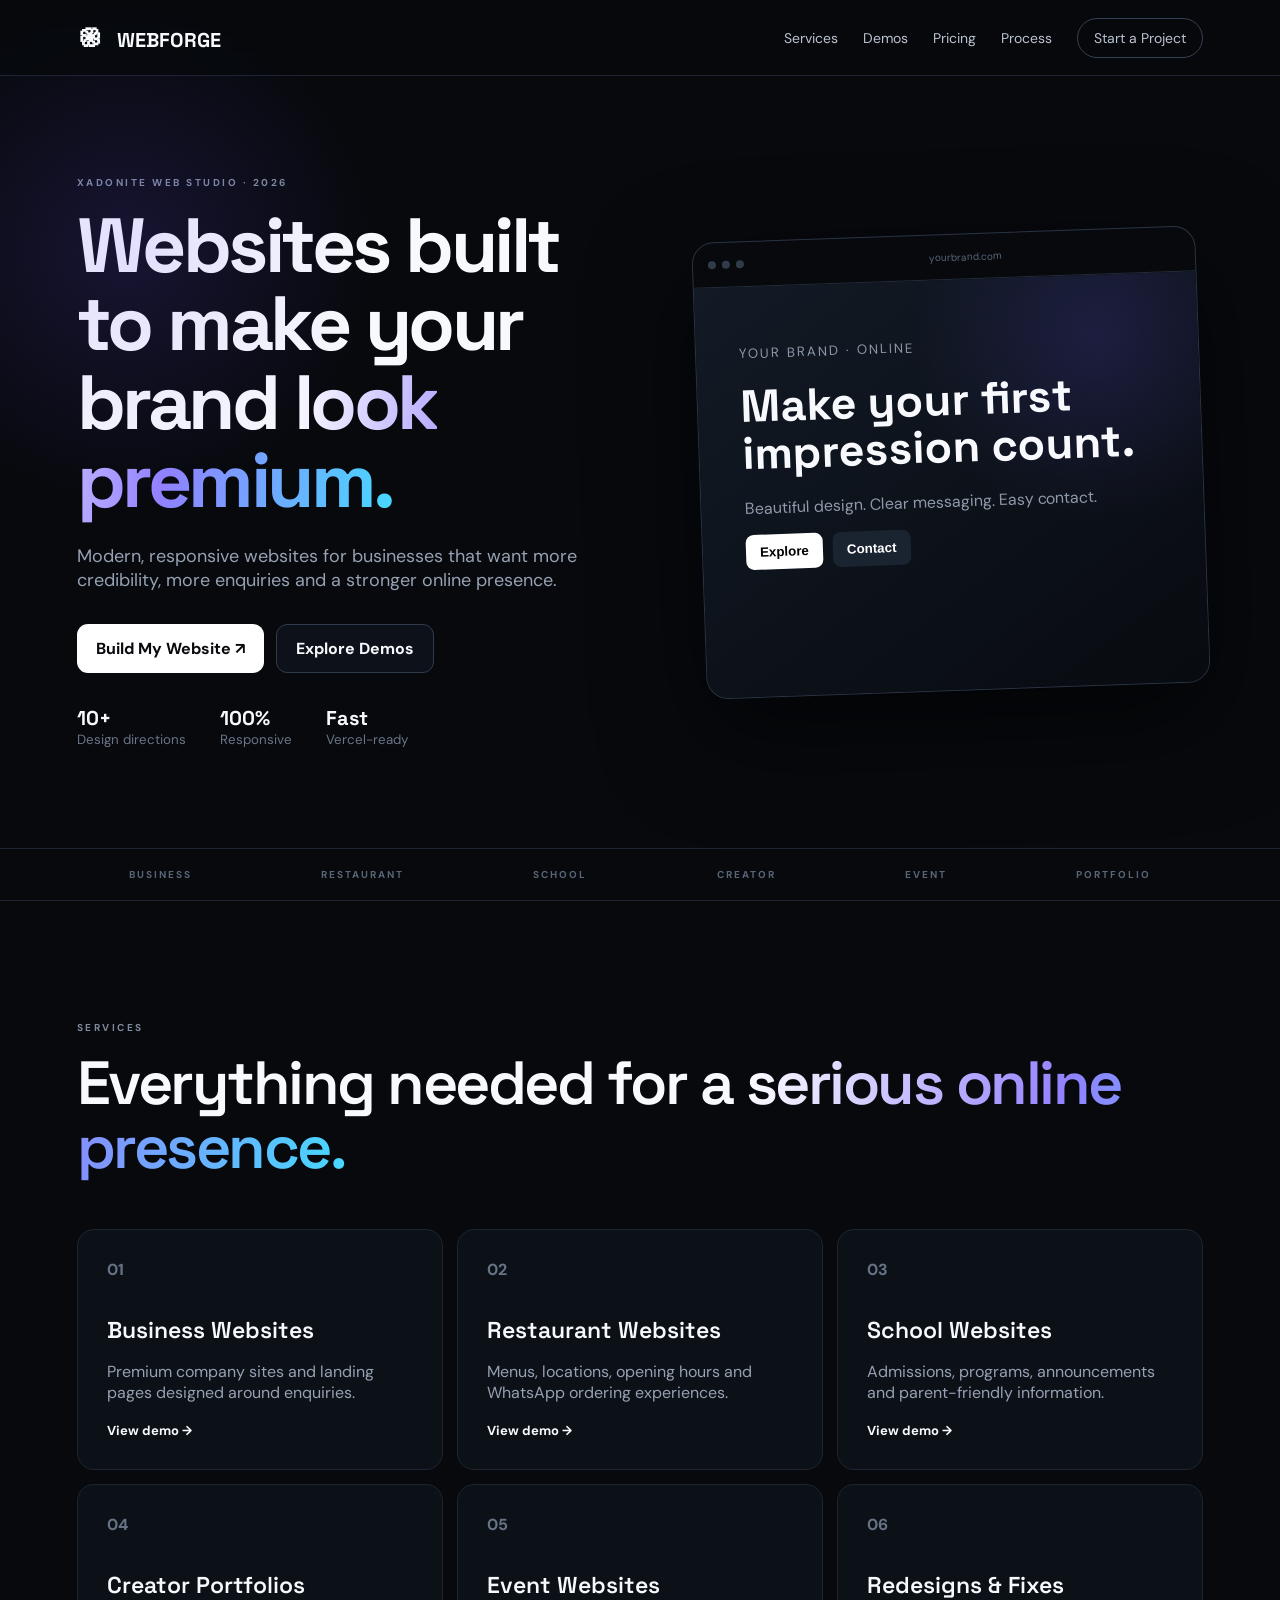
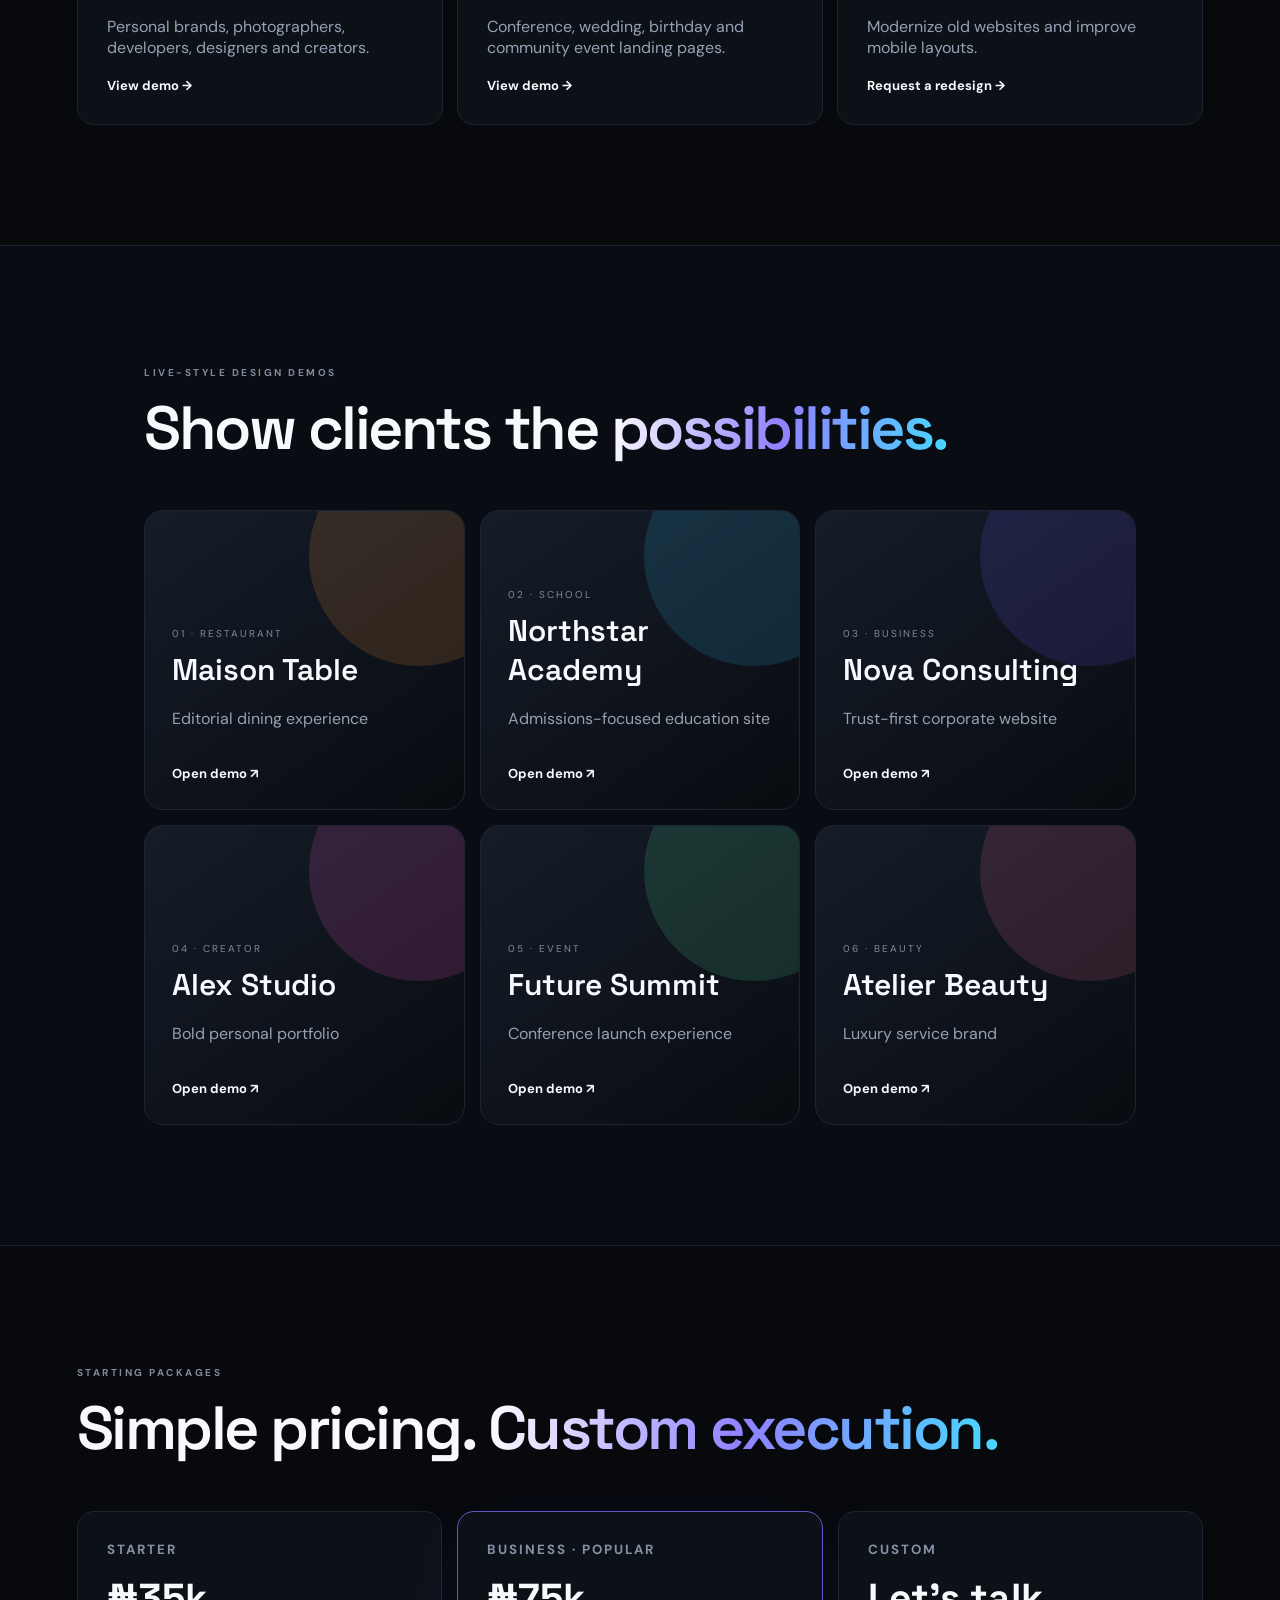
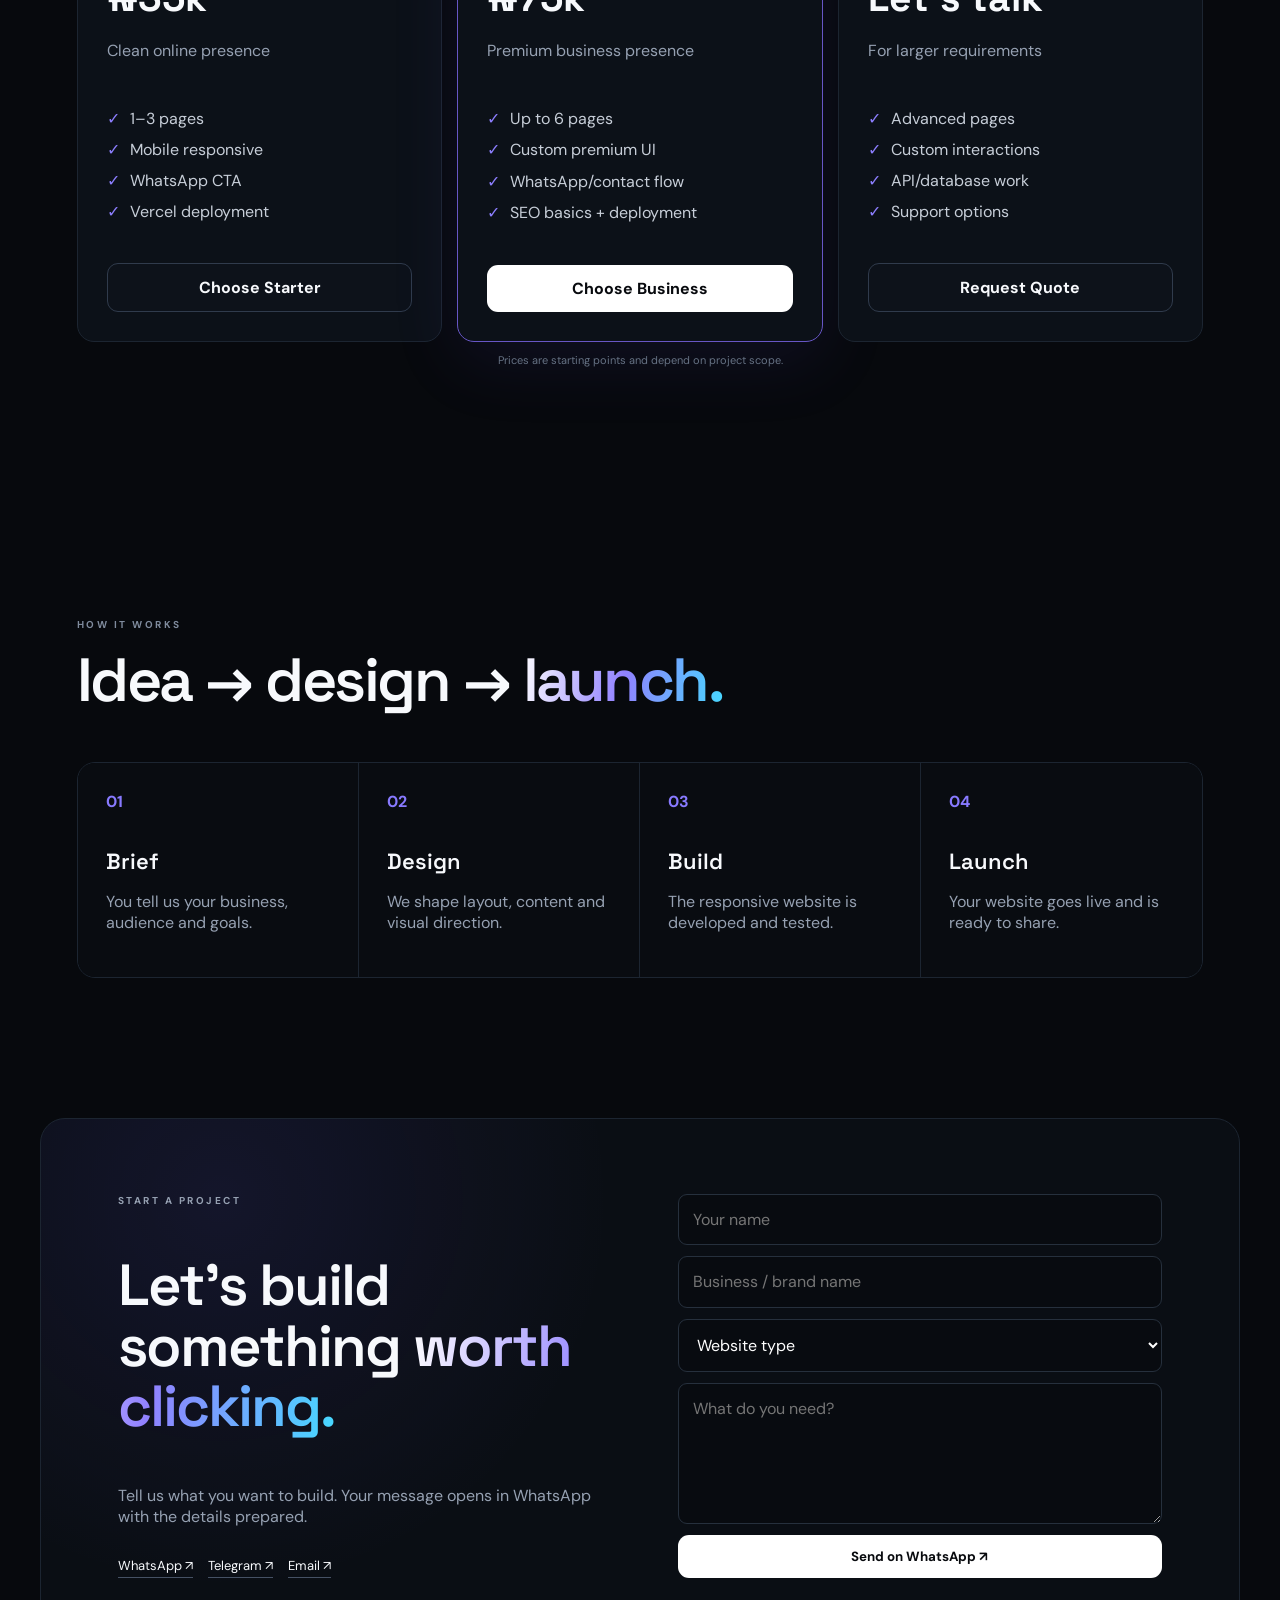
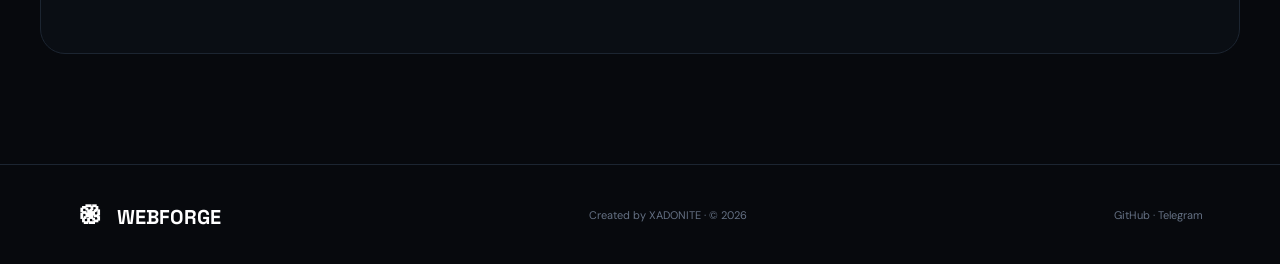
==== index.html @ df24e2cd "Upload index.html" ====
<!doctype html><html lang="en"><head>
<meta charset="utf-8"><meta name="viewport" content="width=device-width,initial-scale=1">
<meta name="description" content="WebForge by XADONITE — premium websites for businesses, restaurants, schools, creators and events.">
<title>֎ WebForge — Premium Web Design Studio</title><link rel="stylesheet" href="style.css"></head>
<body>
<header class="nav"><a class="brand" href="/"><b>֎</b> WEBFORGE</a><button class="menu">☰</button><nav>
<a href="#services">Services</a><a href="#demos">Demos</a><a href="#pricing">Pricing</a><a href="#process">Process</a><a href="#contact" class="pill">Start a Project</a></nav></header>
<main>
<section class="hero"><div class="orb"></div><div><p class="eyebrow">XADONITE WEB STUDIO · 2026</p><h1>Websites built to make your brand <span>look premium.</span></h1><p class="lead">Modern, responsive websites for businesses that want more credibility, more enquiries and a stronger online presence.</p><div class="actions"><a class="btn primary" href="#contact">Build My Website ↗</a><a class="btn" href="#demos">Explore Demos</a></div><div class="proof"><span><b>10+</b><small>Design directions</small></span><span><b>100%</b><small>Responsive</small></span><span><b>Fast</b><small>Vercel-ready</small></span></div></div>
<div class="device"><div class="bar"><i></i><i></i><i></i><span>yourbrand.com</span></div><div class="screen"><small>YOUR BRAND · ONLINE</small><h2>Make your first<br>impression count.</h2><p>Beautiful design. Clear messaging. Easy contact.</p><button>Explore</button> <button>Contact</button></div></div></section>
<section class="marquee"><span>BUSINESS</span><span>RESTAURANT</span><span>SCHOOL</span><span>CREATOR</span><span>EVENT</span><span>PORTFOLIO</span></section>
<section id="services" class="section"><p class="eyebrow">SERVICES</p><h2>Everything needed for a <span>serious online presence.</span></h2><div class="grid3">
<article><b>01</b><h3>Business Websites</h3><p>Premium company sites and landing pages designed around enquiries.</p><a href="/businessdesign">View demo →</a></article>
<article><b>02</b><h3>Restaurant Websites</h3><p>Menus, locations, opening hours and WhatsApp ordering experiences.</p><a href="/restaurantdesign">View demo →</a></article>
<article><b>03</b><h3>School Websites</h3><p>Admissions, programs, announcements and parent-friendly information.</p><a href="/schooldesign">View demo →</a></article>
<article><b>04</b><h3>Creator Portfolios</h3><p>Personal brands, photographers, developers, designers and creators.</p><a href="/creatordesign">View demo →</a></article>
<article><b>05</b><h3>Event Websites</h3><p>Conference, wedding, birthday and community event landing pages.</p><a href="/eventdesign">View demo →</a></article>
<article><b>06</b><h3>Redesigns & Fixes</h3><p>Modernize old websites and improve mobile layouts.</p><a href="#contact">Request a redesign →</a></article>
</div></section>
<section id="demos" class="section dark"><p class="eyebrow">LIVE-STYLE DESIGN DEMOS</p><h2>Show clients the <span>possibilities.</span></h2><div class="demoGrid">
<a class="demo restaurant" href="/restaurantdesign"><small>01 · RESTAURANT</small><h3>Maison Table</h3><p>Editorial dining experience</p><strong>Open demo ↗</strong></a>
<a class="demo school" href="/schooldesign"><small>02 · SCHOOL</small><h3>Northstar Academy</h3><p>Admissions-focused education site</p><strong>Open demo ↗</strong></a>
<a class="demo business" href="/businessdesign"><small>03 · BUSINESS</small><h3>Nova Consulting</h3><p>Trust-first corporate website</p><strong>Open demo ↗</strong></a>
<a class="demo creator" href="/creatordesign"><small>04 · CREATOR</small><h3>Alex Studio</h3><p>Bold personal portfolio</p><strong>Open demo ↗</strong></a>
<a class="demo event" href="/eventdesign"><small>05 · EVENT</small><h3>Future Summit</h3><p>Conference launch experience</p><strong>Open demo ↗</strong></a>
<a class="demo beauty" href="/beautydesign"><small>06 · BEAUTY</small><h3>Atelier Beauty</h3><p>Luxury service brand</p><strong>Open demo ↗</strong></a>
</div></section>
<section id="pricing" class="section"><p class="eyebrow">STARTING PACKAGES</p><h2>Simple pricing. <span>Custom execution.</span></h2><div class="prices">
<article><small>STARTER</small><h3>₦35k</h3><p>Clean online presence</p><ul><li>1–3 pages</li><li>Mobile responsive</li><li>WhatsApp CTA</li><li>Vercel deployment</li></ul><a class="btn" href="#contact">Choose Starter</a></article>
<article class="featured"><small>BUSINESS · POPULAR</small><h3>₦75k</h3><p>Premium business presence</p><ul><li>Up to 6 pages</li><li>Custom premium UI</li><li>WhatsApp/contact flow</li><li>SEO basics + deployment</li></ul><a class="btn primary" href="#contact">Choose Business</a></article>
<article><small>CUSTOM</small><h3>Let's talk</h3><p>For larger requirements</p><ul><li>Advanced pages</li><li>Custom interactions</li><li>API/database work</li><li>Support options</li></ul><a class="btn" href="#contact">Request Quote</a></article>
</div><p class="fine">Prices are starting points and depend on project scope.</p></section>
<section id="process" class="section"><p class="eyebrow">HOW IT WORKS</p><h2>Idea → design → <span>launch.</span></h2><div class="steps"><div><b>01</b><h3>Brief</h3><p>You tell us your business, audience and goals.</p></div><div><b>02</b><h3>Design</h3><p>We shape layout, content and visual direction.</p></div><div><b>03</b><h3>Build</h3><p>The responsive website is developed and tested.</p></div><div><b>04</b><h3>Launch</h3><p>Your website goes live and is ready to share.</p></div></div></section>
<section id="contact" class="contact"><div><p class="eyebrow">START A PROJECT</p><h2>Let's build something <span>worth clicking.</span></h2><p>Tell us what you want to build. Your message opens in WhatsApp with the details prepared.</p><div class="contactLinks"><a href="https://wa.me/2349123429926">WhatsApp ↗</a><a href="https://t.me/xadonite">Telegram ↗</a><a href="mailto:officialxadonai@gmail.com">Email ↗</a></div></div>
<form id="form"><input id="name" required placeholder="Your name"><input id="brandName" required placeholder="Business / brand name"><select id="type" required><option value="">Website type</option><option>Business</option><option>Restaurant</option><option>School</option><option>Creator / Portfolio</option><option>Event</option><option>Beauty / Luxury</option><option>Custom</option></select><textarea id="details" required placeholder="What do you need?"></textarea><button class="btn primary">Send on WhatsApp ↗</button></form></section></main>
<footer><a class="brand" href="/"><b>֎</b> WEBFORGE</a><span>Created by XADONITE · © 2026</span><span><a href="https://github.com/musteqeem">GitHub</a> · <a href="https://t.me/xadonite">Telegram</a></span></footer>
<script src="script.js"></script></body></html>
---- style.css ----
@import url('https://fonts.googleapis.com/css2?family=DM+Sans:wght@400;500;600;700&family=Space+Grotesk:wght@500;600;700&display=swap');
:root{--bg:#07090d;--panel:#0c1118;--line:#1c2531;--text:#f7f9fc;--muted:#96a1b2;--a:#806cff}*{box-sizing:border-box}html{scroll-behavior:smooth}body{margin:0;background:var(--bg);color:var(--text);font-family:"DM Sans",sans-serif}a{color:inherit;text-decoration:none}.nav{height:76px;position:sticky;top:0;z-index:30;background:#07090dcc;backdrop-filter:blur(18px);border-bottom:1px solid var(--line);display:flex;align-items:center;justify-content:space-between;padding:0 6%}.brand{font:700 20px "Space Grotesk"}.brand b{font-size:27px;margin-right:8px}.nav nav{display:flex;gap:25px;align-items:center;color:#bbc3cf;font-size:14px}.pill{border:1px solid #354052;padding:10px 16px;border-radius:99px}.menu{display:none;background:none;color:#fff;border:0;font-size:24px}.hero{max-width:1300px;margin:auto;min-height:700px;padding:100px 6%;display:grid;grid-template-columns:1.05fr .95fr;gap:65px;align-items:center;position:relative}.orb{position:absolute;width:550px;height:550px;left:-150px;top:-100px;background:radial-gradient(circle,#6b53ff28,transparent 65%)}.eyebrow{font-size:10px;letter-spacing:2.5px;color:#7f8b9d;font-weight:700;margin:0 0 17px}.hero h1{font:700 clamp(47px,6vw,78px)/1.02 "Space Grotesk";letter-spacing:-3.5px;margin:0 0 25px}.hero h1 span,h2 span{background:linear-gradient(100deg,#fff,#9181ff,#46d9ff);background-clip:text;-webkit-background-clip:text;color:transparent}.lead{font-size:18px;color:var(--muted);max-width:650px}.actions{display:flex;gap:12px;margin:32px 0;flex-wrap:wrap}.btn{display:inline-flex;justify-content:center;align-items:center;padding:13px 19px;border:1px solid #303b4c;border-radius:11px;background:#0d121a;font-weight:700;cursor:pointer;font-family:inherit}.primary{background:#fff;color:#080a0e;border:0}.proof{display:flex;gap:34px}.proof span{display:grid}.proof b{font:700 20px "Space Grotesk"}.proof small{color:#697587}.device{border:1px solid #293342;border-radius:22px;overflow:hidden;box-shadow:0 35px 100px #0009;transform:rotate(-2deg)}.bar{height:45px;border-bottom:1px solid #222c38;display:flex;align-items:center;gap:6px;padding:0 15px;color:#586579;font-size:10px}.bar i{width:8px;height:8px;background:#313b49;border-radius:50%}.bar span{margin:auto}.screen{min-height:410px;padding:55px 43px;background:radial-gradient(circle at 80% 15%,#6d58ff28,transparent 35%),linear-gradient(145deg,#121a25,#080b10)}.screen small{letter-spacing:2px;color:#8c98aa}.screen h2{font:700 45px/1.05 "Space Grotesk";margin:20px 0}.screen p{color:#8e99aa}.screen button{border:0;padding:10px 14px;border-radius:8px;margin-right:6px;background:#fff;font-weight:700}.screen button+button{background:#1a2330;color:#fff}.marquee{border-block:1px solid var(--line);display:flex;justify-content:space-around;padding:19px 5%;color:#596677;font-size:10px;letter-spacing:2px;font-weight:700}.section{max-width:1300px;margin:auto;padding:120px 6%}.section h2{font:600 clamp(38px,5vw,61px)/1.05 "Space Grotesk";letter-spacing:-2.5px;margin:0 0 50px}.grid3{display:grid;grid-template-columns:repeat(3,1fr);gap:14px}.grid3 article,.prices article{background:var(--panel);border:1px solid var(--line);border-radius:17px;padding:29px}.grid3 article:hover{border-color:#354153;transform:translateY(-3px);transition:.2s}.grid3 b{color:#677386}.grid3 h3{font:600 23px "Space Grotesk";margin:35px 0 9px}.grid3 p,.demo p,.prices p,.steps p,.contact>div>p{color:var(--muted)}.grid3 a,.demo strong{font-size:13px;font-weight:700}.dark{max-width:none;background:#090c12;border-block:1px solid var(--line)}.dark>h2,.dark>.eyebrow{max-width:1300px;margin-left:auto;margin-right:auto;padding-left:6%;padding-right:6%}.demoGrid{max-width:1300px;margin:auto;padding:0 6%;display:grid;grid-template-columns:repeat(3,1fr);gap:15px}.demo{min-height:300px;border:1px solid var(--line);border-radius:19px;padding:27px;display:flex;flex-direction:column;justify-content:flex-end;overflow:hidden;position:relative;background:linear-gradient(145deg,#151d29,#090b10)}.demo:before{content:"";position:absolute;width:220px;height:220px;border-radius:50%;right:-65px;top:-65px;background:#725dff25}.demo.restaurant:before{background:#ff9f3825}.demo.school:before{background:#32c2ff24}.demo.creator:before{background:#ff5ccf25}.demo.event:before{background:#54e59b24}.demo.beauty:before{background:#ff6f9e24}.demo>*{position:relative}.demo small{letter-spacing:2px;color:#7e8a9c;font-size:10px}.demo h3{font:600 30px "Space Grotesk";margin:10px 0 3px}.demo strong{margin-top:20px}.prices{display:grid;grid-template-columns:repeat(3,1fr);gap:15px}.prices article{display:flex;flex-direction:column}.prices article.featured{border-color:#6756c5;box-shadow:0 20px 70px #5c46c51c}.prices small{letter-spacing:2px;color:#8591a4;font-weight:700}.prices h3{font:700 39px "Space Grotesk";margin:15px 0 2px}.prices ul{list-style:none;padding:15px 0 25px;display:grid;gap:10px;flex:1;color:#c7ced8}.prices li:before{content:"✓";color:#8d7fff;margin-right:10px}.fine{text-align:center;color:#667284;font-size:11px}.steps{display:grid;grid-template-columns:repeat(4,1fr);border:1px solid var(--line);border-radius:18px;overflow:hidden}.steps div{padding:28px;background:#090c11;border-right:1px solid var(--line)}.steps div:last-child{border:0}.steps b{color:#887aff}.steps h3{font:600 22px "Space Grotesk";margin:35px 0 5px}.contact{max-width:1200px;margin:20px auto 110px;padding:75px 6%;border:1px solid var(--line);border-radius:25px;background:radial-gradient(circle at 15% 15%,#7058ff19,transparent 35%),#0a0e14;display:grid;grid-template-columns:1fr 1fr;gap:75px}.contact h2{font:600 clamp(38px,5vw,58px)/1.05 "Space Grotesk";letter-spacing:-2px}.contactLinks{display:flex;gap:15px;flex-wrap:wrap;margin-top:30px}.contactLinks a{border-bottom:1px solid #455164;padding-bottom:3px;font-size:13px}.contact form{display:grid;gap:11px}.contact input,.contact select,.contact textarea{width:100%;padding:14px;background:#080b10;border:1px solid #26303d;border-radius:9px;color:#fff;font:inherit}.contact textarea{min-height:140px;resize:vertical}footer{border-top:1px solid var(--line);padding:32px 6%;display:flex;justify-content:space-between;align-items:center;color:#657184;font-size:11px}footer .brand{color:#fff}@media(max-width:850px){.nav nav{display:none}.menu{display:block}.nav.open nav{display:flex;position:absolute;top:76px;left:0;right:0;background:#080b10;padding:20px 6%;flex-direction:column;align-items:stretch}.hero{grid-template-columns:1fr;padding-top:65px}.device{display:none}.grid3,.demoGrid,.prices{grid-template-columns:1fr}.steps{grid-template-columns:1fr 1fr}.contact{grid-template-columns:1fr;margin-inline:4%;padding:50px 5%}.marquee{overflow:hidden;white-space:nowrap}.proof{flex-wrap:wrap}}@media(max-width:520px){.hero h1{font-size:44px}.section{padding:85px 5%}.hero{padding-inline:5%}.steps{grid-template-columns:1fr}.steps div{border-right:0;border-bottom:1px solid var(--line)}footer{flex-direction:column;gap:12px;text-align:center}}
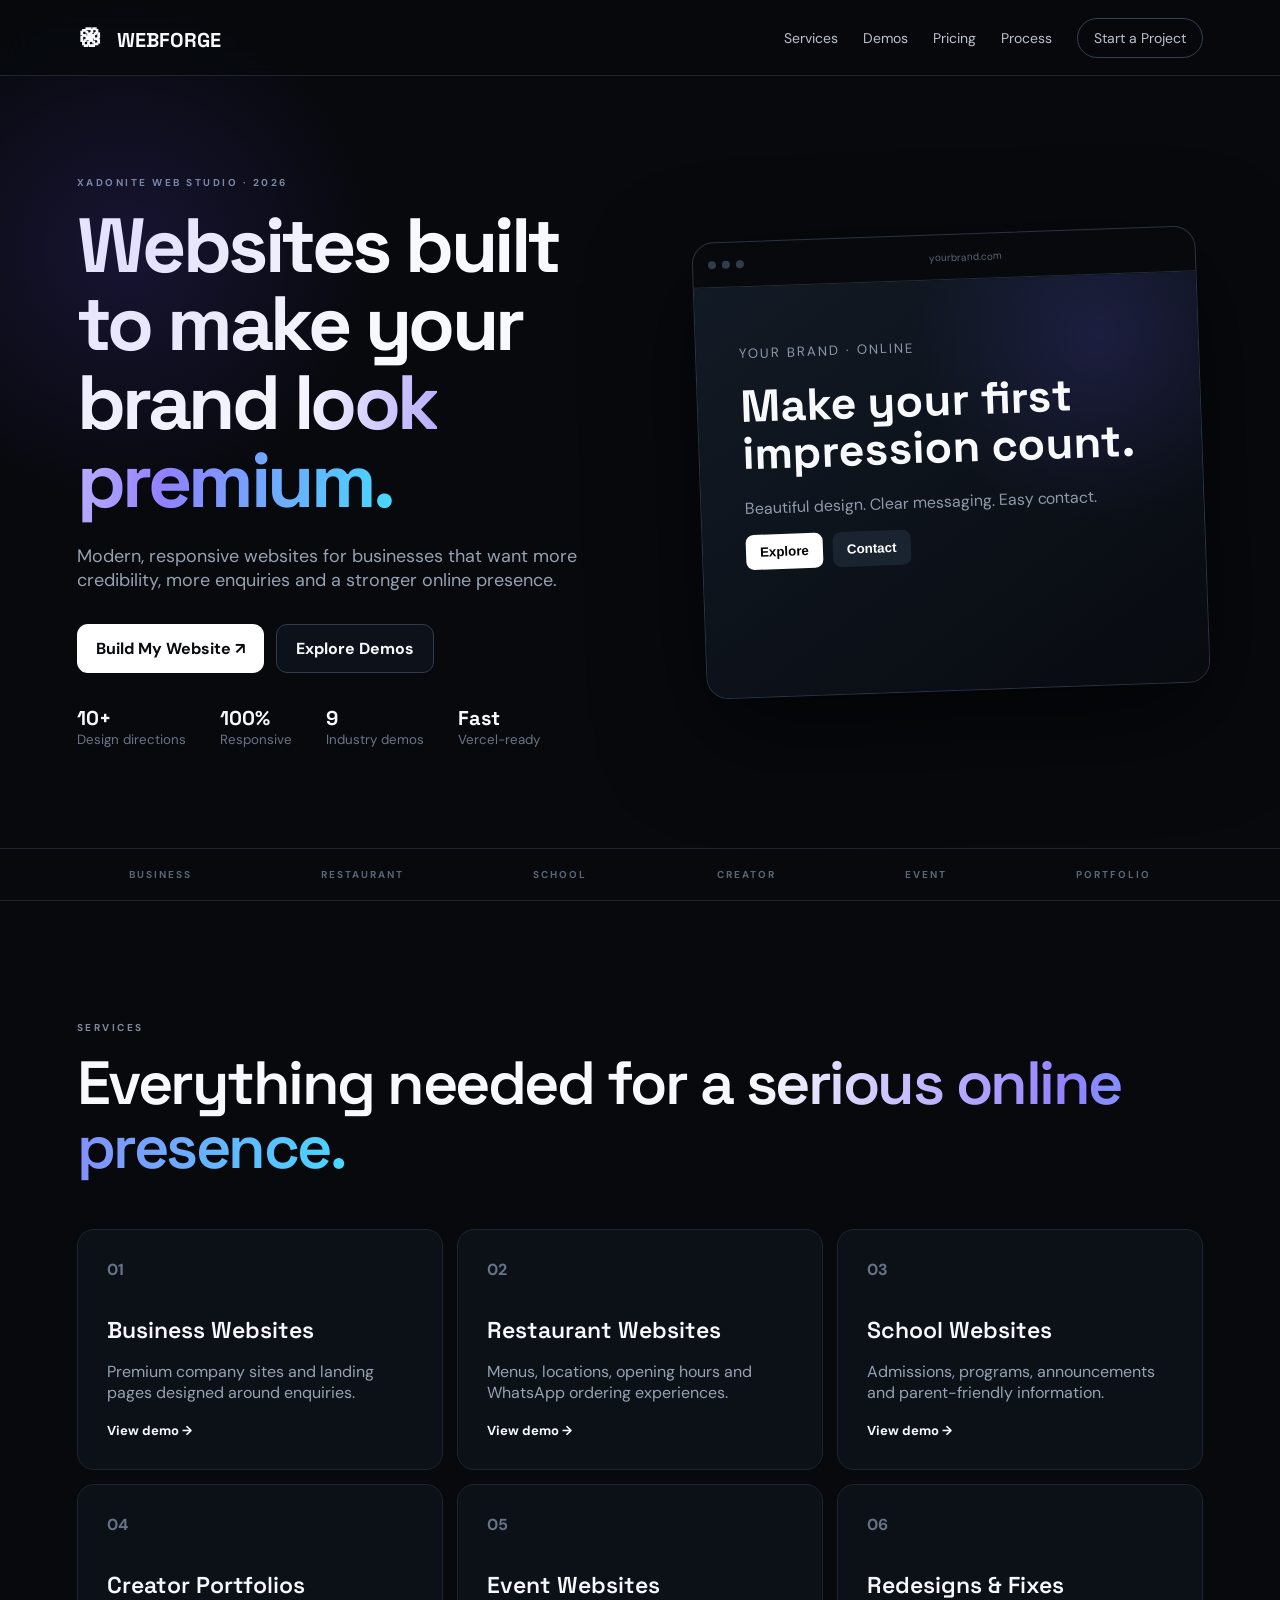
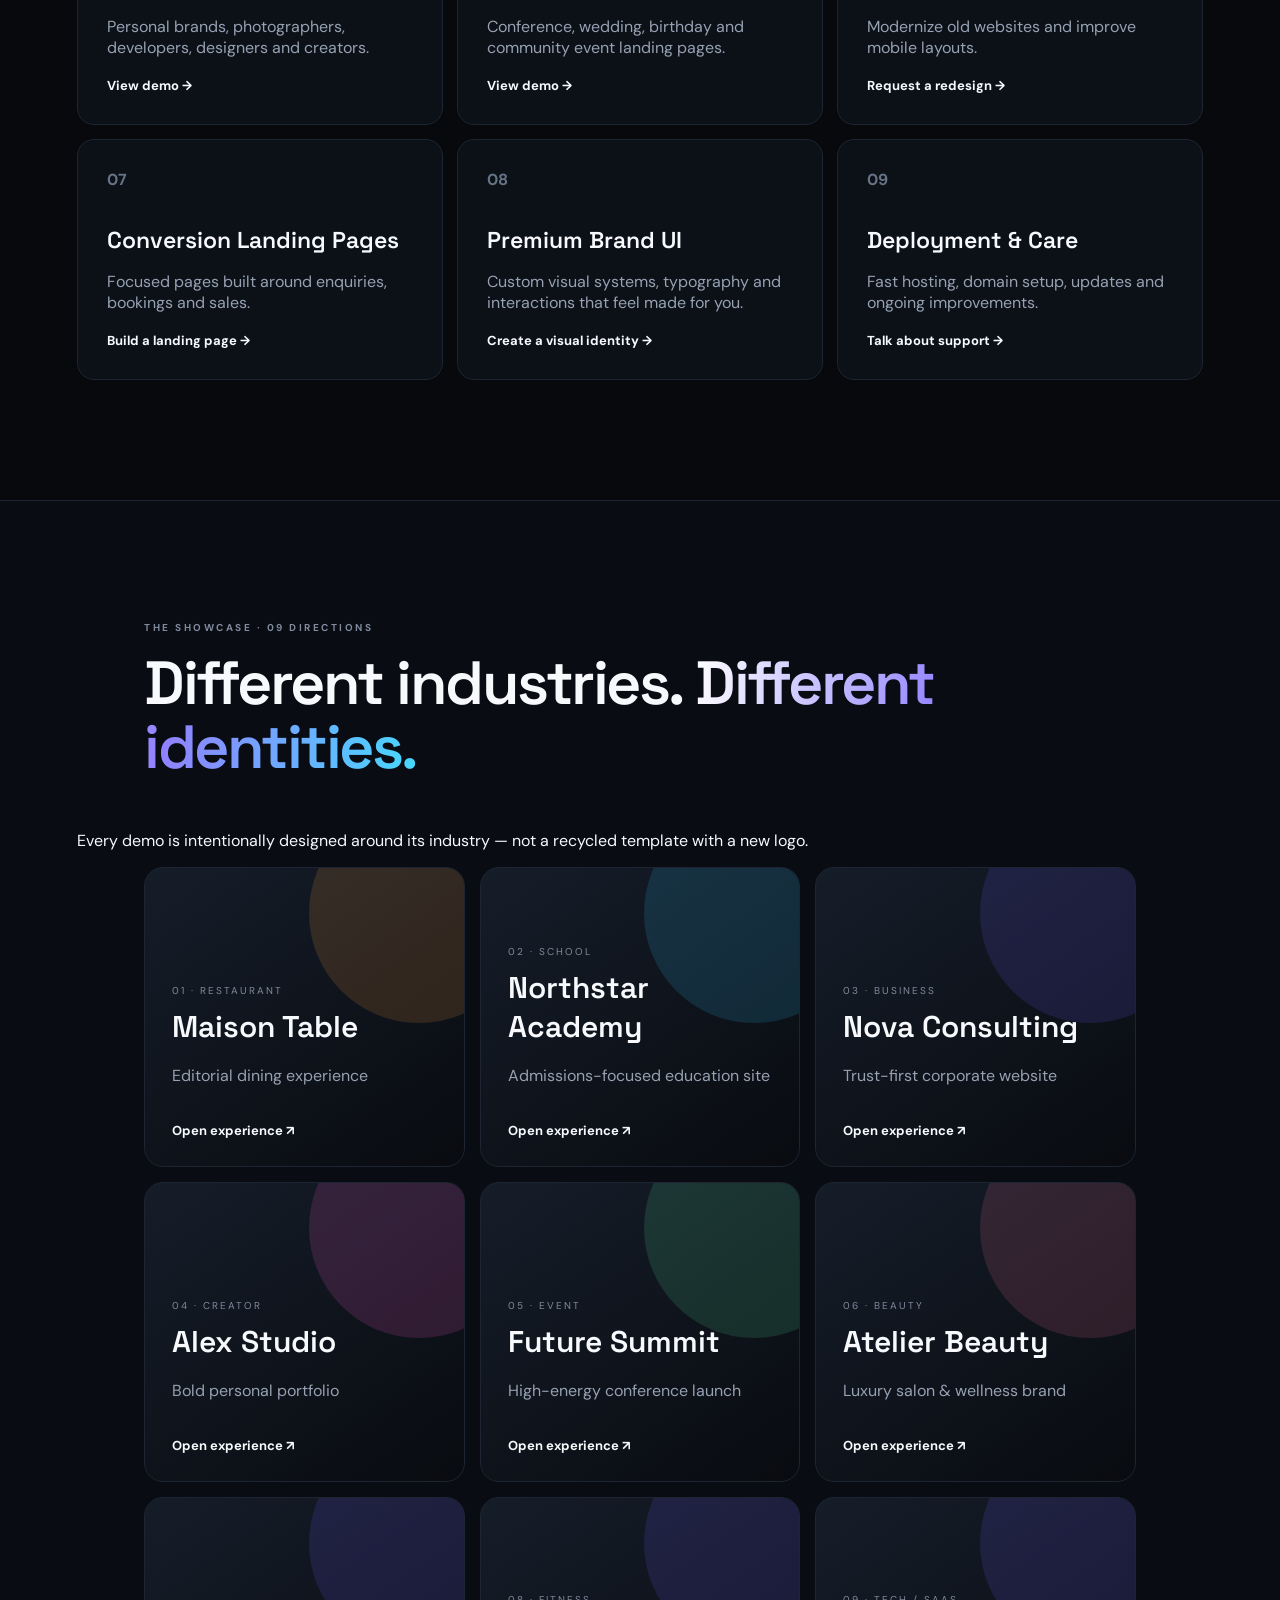
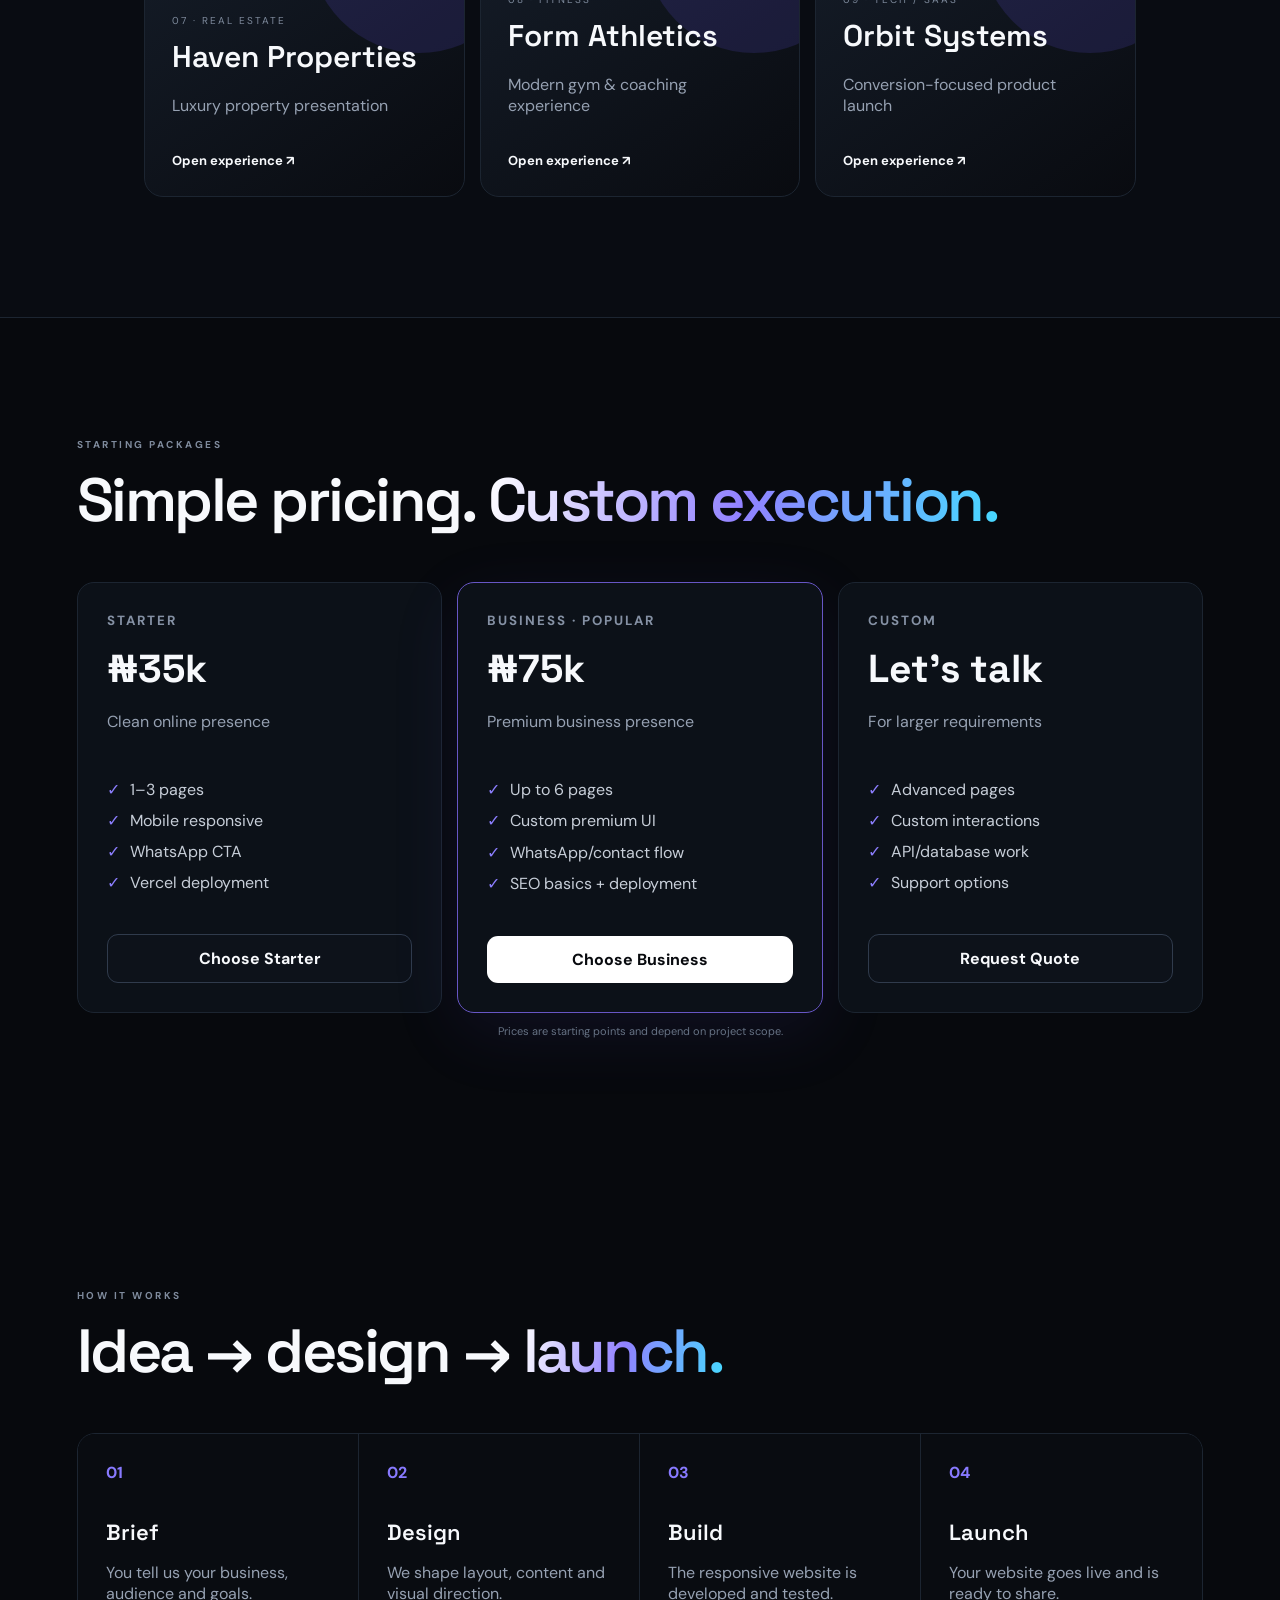
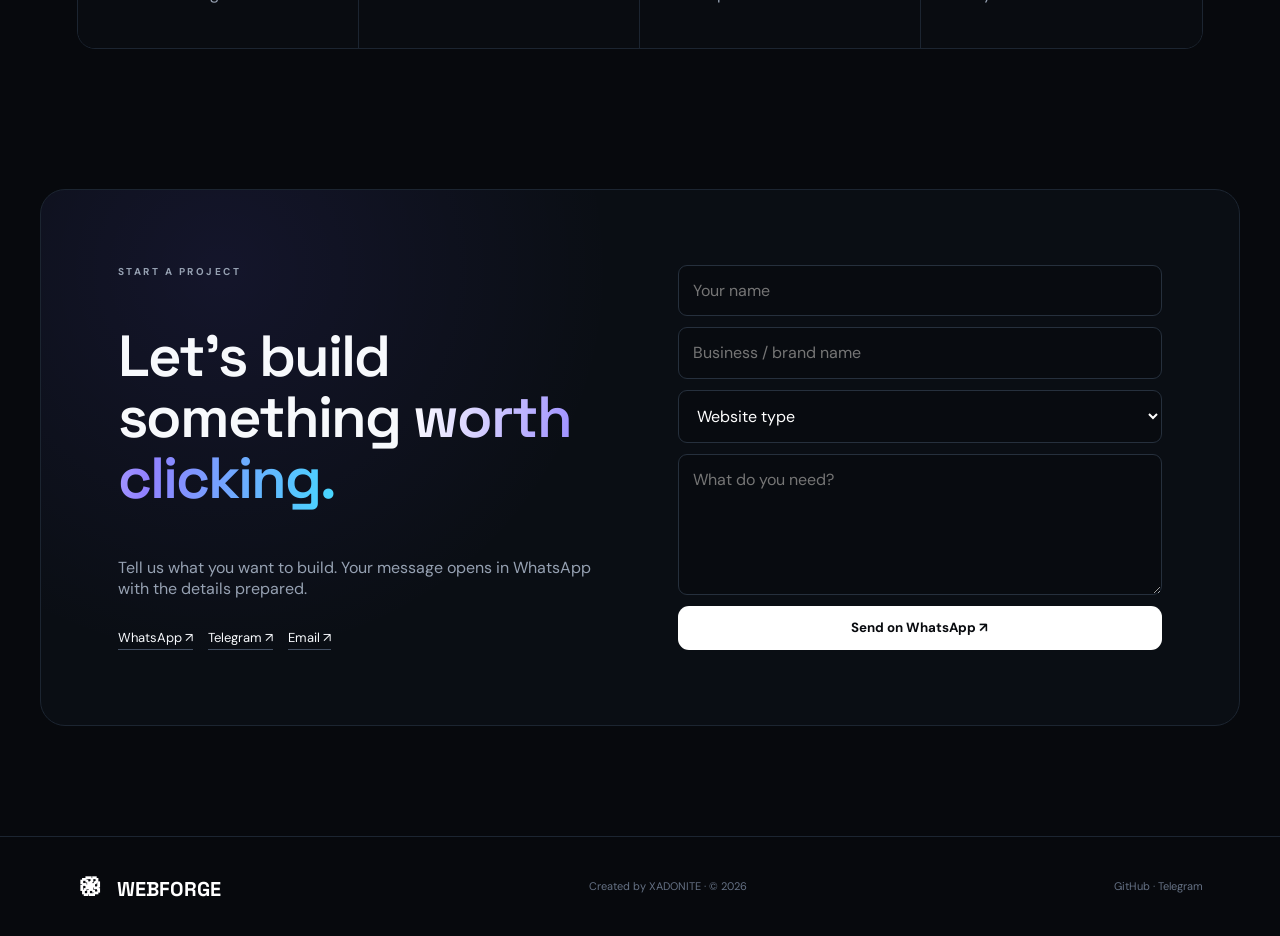
==== commit c0584e76: "Upload index.html" ====
--- a/index.html
+++ b/index.html
@@ -6,7 +6,7 @@
 <header class="nav"><a class="brand" href="/"><b>֎</b> WEBFORGE</a><button class="menu">☰</button><nav>
 <a href="#services">Services</a><a href="#demos">Demos</a><a href="#pricing">Pricing</a><a href="#process">Process</a><a href="#contact" class="pill">Start a Project</a></nav></header>
 <main>
-<section class="hero"><div class="orb"></div><div><p class="eyebrow">XADONITE WEB STUDIO · 2026</p><h1>Websites built to make your brand <span>look premium.</span></h1><p class="lead">Modern, responsive websites for businesses that want more credibility, more enquiries and a stronger online presence.</p><div class="actions"><a class="btn primary" href="#contact">Build My Website ↗</a><a class="btn" href="#demos">Explore Demos</a></div><div class="proof"><span><b>10+</b><small>Design directions</small></span><span><b>100%</b><small>Responsive</small></span><span><b>Fast</b><small>Vercel-ready</small></span></div></div>
+<section class="hero"><div class="orb"></div><div><p class="eyebrow">XADONITE WEB STUDIO · 2026</p><h1>Websites built to make your brand <span>look premium.</span></h1><p class="lead">Modern, responsive websites for businesses that want more credibility, more enquiries and a stronger online presence.</p><div class="actions"><a class="btn primary" href="#contact">Build My Website ↗</a><a class="btn" href="#demos">Explore Demos</a></div><div class="proof"><span><b>10+</b><small>Design directions</small></span><span><b>100%</b><small>Responsive</small></span><span><b>9</b><small>Industry demos</small></span><span><b>Fast</b><small>Vercel-ready</small></span></div></div>
 <div class="device"><div class="bar"><i></i><i></i><i></i><span>yourbrand.com</span></div><div class="screen"><small>YOUR BRAND · ONLINE</small><h2>Make your first<br>impression count.</h2><p>Beautiful design. Clear messaging. Easy contact.</p><button>Explore</button> <button>Contact</button></div></div></section>
 <section class="marquee"><span>BUSINESS</span><span>RESTAURANT</span><span>SCHOOL</span><span>CREATOR</span><span>EVENT</span><span>PORTFOLIO</span></section>
 <section id="services" class="section"><p class="eyebrow">SERVICES</p><h2>Everything needed for a <span>serious online presence.</span></h2><div class="grid3">
@@ -15,15 +15,22 @@
 <article><b>03</b><h3>School Websites</h3><p>Admissions, programs, announcements and parent-friendly information.</p><a href="/schooldesign">View demo →</a></article>
 <article><b>04</b><h3>Creator Portfolios</h3><p>Personal brands, photographers, developers, designers and creators.</p><a href="/creatordesign">View demo →</a></article>
 <article><b>05</b><h3>Event Websites</h3><p>Conference, wedding, birthday and community event landing pages.</p><a href="/eventdesign">View demo →</a></article>
-<article><b>06</b><h3>Redesigns & Fixes</h3><p>Modernize old websites and improve mobile layouts.</p><a href="#contact">Request a redesign →</a></article>
+<article><b>06</b><h3>Redesigns & Fixes</h3><p>Modernize old websites and improve mobile layouts.</p><a href="#contact">Request a redesign →</a></article><article><b>07</b><h3>Conversion Landing Pages</h3><p>Focused pages built around enquiries, bookings and sales.</p><a href="#contact">Build a landing page →</a></article><article><b>08</b><h3>Premium Brand UI</h3><p>Custom visual systems, typography and interactions that feel made for you.</p><a href="#contact">Create a visual identity →</a></article><article><b>09</b><h3>Deployment & Care</h3><p>Fast hosting, domain setup, updates and ongoing improvements.</p><a href="#contact">Talk about support →</a></article>
 </div></section>
-<section id="demos" class="section dark"><p class="eyebrow">LIVE-STYLE DESIGN DEMOS</p><h2>Show clients the <span>possibilities.</span></h2><div class="demoGrid">
-<a class="demo restaurant" href="/restaurantdesign"><small>01 · RESTAURANT</small><h3>Maison Table</h3><p>Editorial dining experience</p><strong>Open demo ↗</strong></a>
-<a class="demo school" href="/schooldesign"><small>02 · SCHOOL</small><h3>Northstar Academy</h3><p>Admissions-focused education site</p><strong>Open demo ↗</strong></a>
-<a class="demo business" href="/businessdesign"><small>03 · BUSINESS</small><h3>Nova Consulting</h3><p>Trust-first corporate website</p><strong>Open demo ↗</strong></a>
-<a class="demo creator" href="/creatordesign"><small>04 · CREATOR</small><h3>Alex Studio</h3><p>Bold personal portfolio</p><strong>Open demo ↗</strong></a>
-<a class="demo event" href="/eventdesign"><small>05 · EVENT</small><h3>Future Summit</h3><p>Conference launch experience</p><strong>Open demo ↗</strong></a>
-<a class="demo beauty" href="/beautydesign"><small>06 · BEAUTY</small><h3>Atelier Beauty</h3><p>Luxury service brand</p><strong>Open demo ↗</strong></a>
+<section id="demos" class="section dark showcase">
+<p class="eyebrow">THE SHOWCASE · 09 DIRECTIONS</p>
+<h2>Different industries. <span>Different identities.</span></h2>
+<p class="showcaseIntro">Every demo is intentionally designed around its industry — not a recycled template with a new logo.</p>
+<div class="demoGrid">
+<a class="demo restaurant" href="/restaurantdesign"><small>01 · RESTAURANT</small><h3>Maison Table</h3><p>Editorial dining experience</p><strong>Open experience ↗</strong></a>
+<a class="demo school" href="/schooldesign"><small>02 · SCHOOL</small><h3>Northstar Academy</h3><p>Admissions-focused education site</p><strong>Open experience ↗</strong></a>
+<a class="demo business" href="/businessdesign"><small>03 · BUSINESS</small><h3>Nova Consulting</h3><p>Trust-first corporate website</p><strong>Open experience ↗</strong></a>
+<a class="demo creator" href="/creatordesign"><small>04 · CREATOR</small><h3>Alex Studio</h3><p>Bold personal portfolio</p><strong>Open experience ↗</strong></a>
+<a class="demo event" href="/eventdesign"><small>05 · EVENT</small><h3>Future Summit</h3><p>High-energy conference launch</p><strong>Open experience ↗</strong></a>
+<a class="demo beauty" href="/beautydesign"><small>06 · BEAUTY</small><h3>Atelier Beauty</h3><p>Luxury salon & wellness brand</p><strong>Open experience ↗</strong></a>
+<a class="demo realestate" href="/realestatedesign"><small>07 · REAL ESTATE</small><h3>Haven Properties</h3><p>Luxury property presentation</p><strong>Open experience ↗</strong></a>
+<a class="demo fitness" href="/fitnessdesign"><small>08 · FITNESS</small><h3>Form Athletics</h3><p>Modern gym & coaching experience</p><strong>Open experience ↗</strong></a>
+<a class="demo tech" href="/techdesign"><small>09 · TECH / SAAS</small><h3>Orbit Systems</h3><p>Conversion-focused product launch</p><strong>Open experience ↗</strong></a>
 </div></section>
 <section id="pricing" class="section"><p class="eyebrow">STARTING PACKAGES</p><h2>Simple pricing. <span>Custom execution.</span></h2><div class="prices">
 <article><small>STARTER</small><h3>₦35k</h3><p>Clean online presence</p><ul><li>1–3 pages</li><li>Mobile responsive</li><li>WhatsApp CTA</li><li>Vercel deployment</li></ul><a class="btn" href="#contact">Choose Starter</a></article>
@@ -32,6 +39,6 @@
 </div><p class="fine">Prices are starting points and depend on project scope.</p></section>
 <section id="process" class="section"><p class="eyebrow">HOW IT WORKS</p><h2>Idea → design → <span>launch.</span></h2><div class="steps"><div><b>01</b><h3>Brief</h3><p>You tell us your business, audience and goals.</p></div><div><b>02</b><h3>Design</h3><p>We shape layout, content and visual direction.</p></div><div><b>03</b><h3>Build</h3><p>The responsive website is developed and tested.</p></div><div><b>04</b><h3>Launch</h3><p>Your website goes live and is ready to share.</p></div></div></section>
 <section id="contact" class="contact"><div><p class="eyebrow">START A PROJECT</p><h2>Let's build something <span>worth clicking.</span></h2><p>Tell us what you want to build. Your message opens in WhatsApp with the details prepared.</p><div class="contactLinks"><a href="https://wa.me/2349123429926">WhatsApp ↗</a><a href="https://t.me/xadonite">Telegram ↗</a><a href="mailto:officialxadonai@gmail.com">Email ↗</a></div></div>
-<form id="form"><input id="name" required placeholder="Your name"><input id="brandName" required placeholder="Business / brand name"><select id="type" required><option value="">Website type</option><option>Business</option><option>Restaurant</option><option>School</option><option>Creator / Portfolio</option><option>Event</option><option>Beauty / Luxury</option><option>Custom</option></select><textarea id="details" required placeholder="What do you need?"></textarea><button class="btn primary">Send on WhatsApp ↗</button></form></section></main>
+<form id="form"><input id="name" required placeholder="Your name"><input id="brandName" required placeholder="Business / brand name"><select id="type" required><option value="">Website type</option><option>Business</option><option>Restaurant</option><option>School</option><option>Creator / Portfolio</option><option>Event</option><option>Beauty / Luxury</option><option>Real Estate</option><option>Fitness / Gym</option><option>Tech / SaaS</option><option>Custom</option></select><textarea id="details" required placeholder="What do you need?"></textarea><button class="btn primary">Send on WhatsApp ↗</button></form></section></main>
 <footer><a class="brand" href="/"><b>֎</b> WEBFORGE</a><span>Created by XADONITE · © 2026</span><span><a href="https://github.com/musteqeem">GitHub</a> · <a href="https://t.me/xadonite">Telegram</a></span></footer>
 <script src="script.js"></script></body></html>
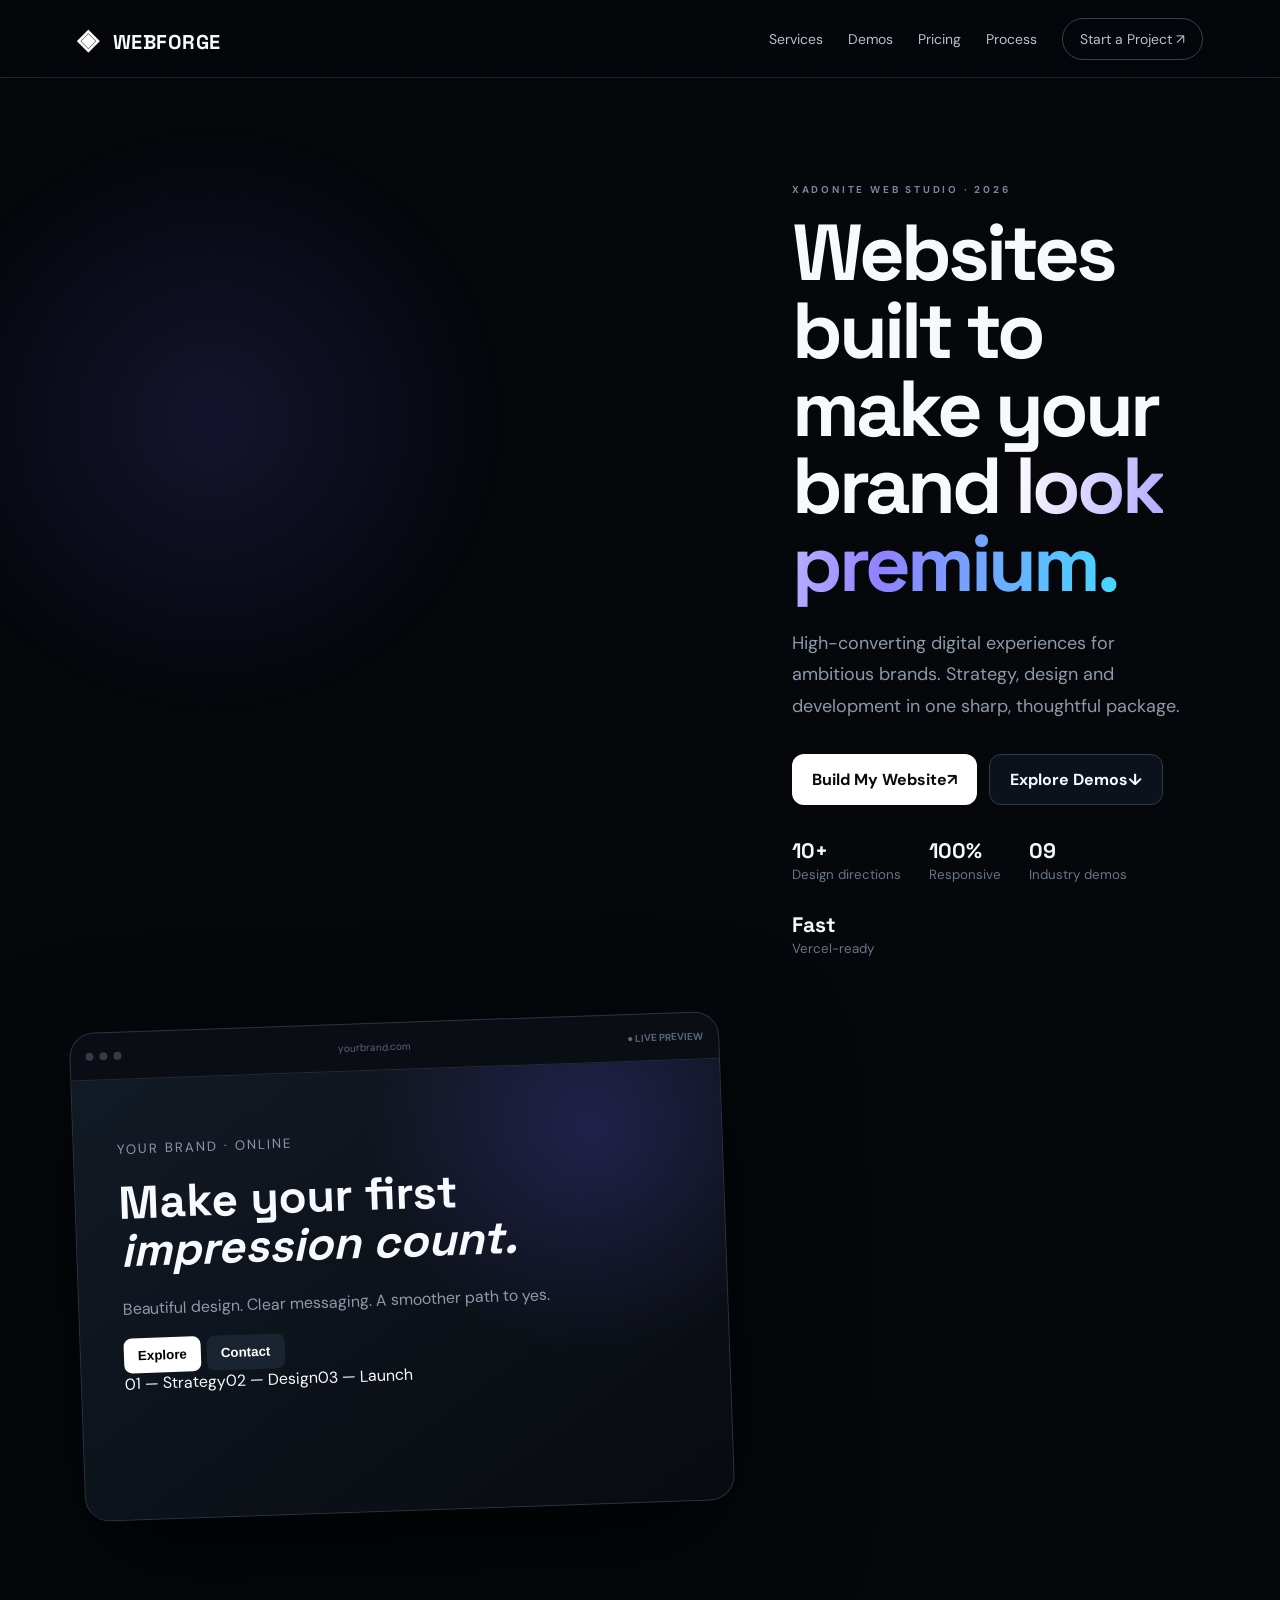
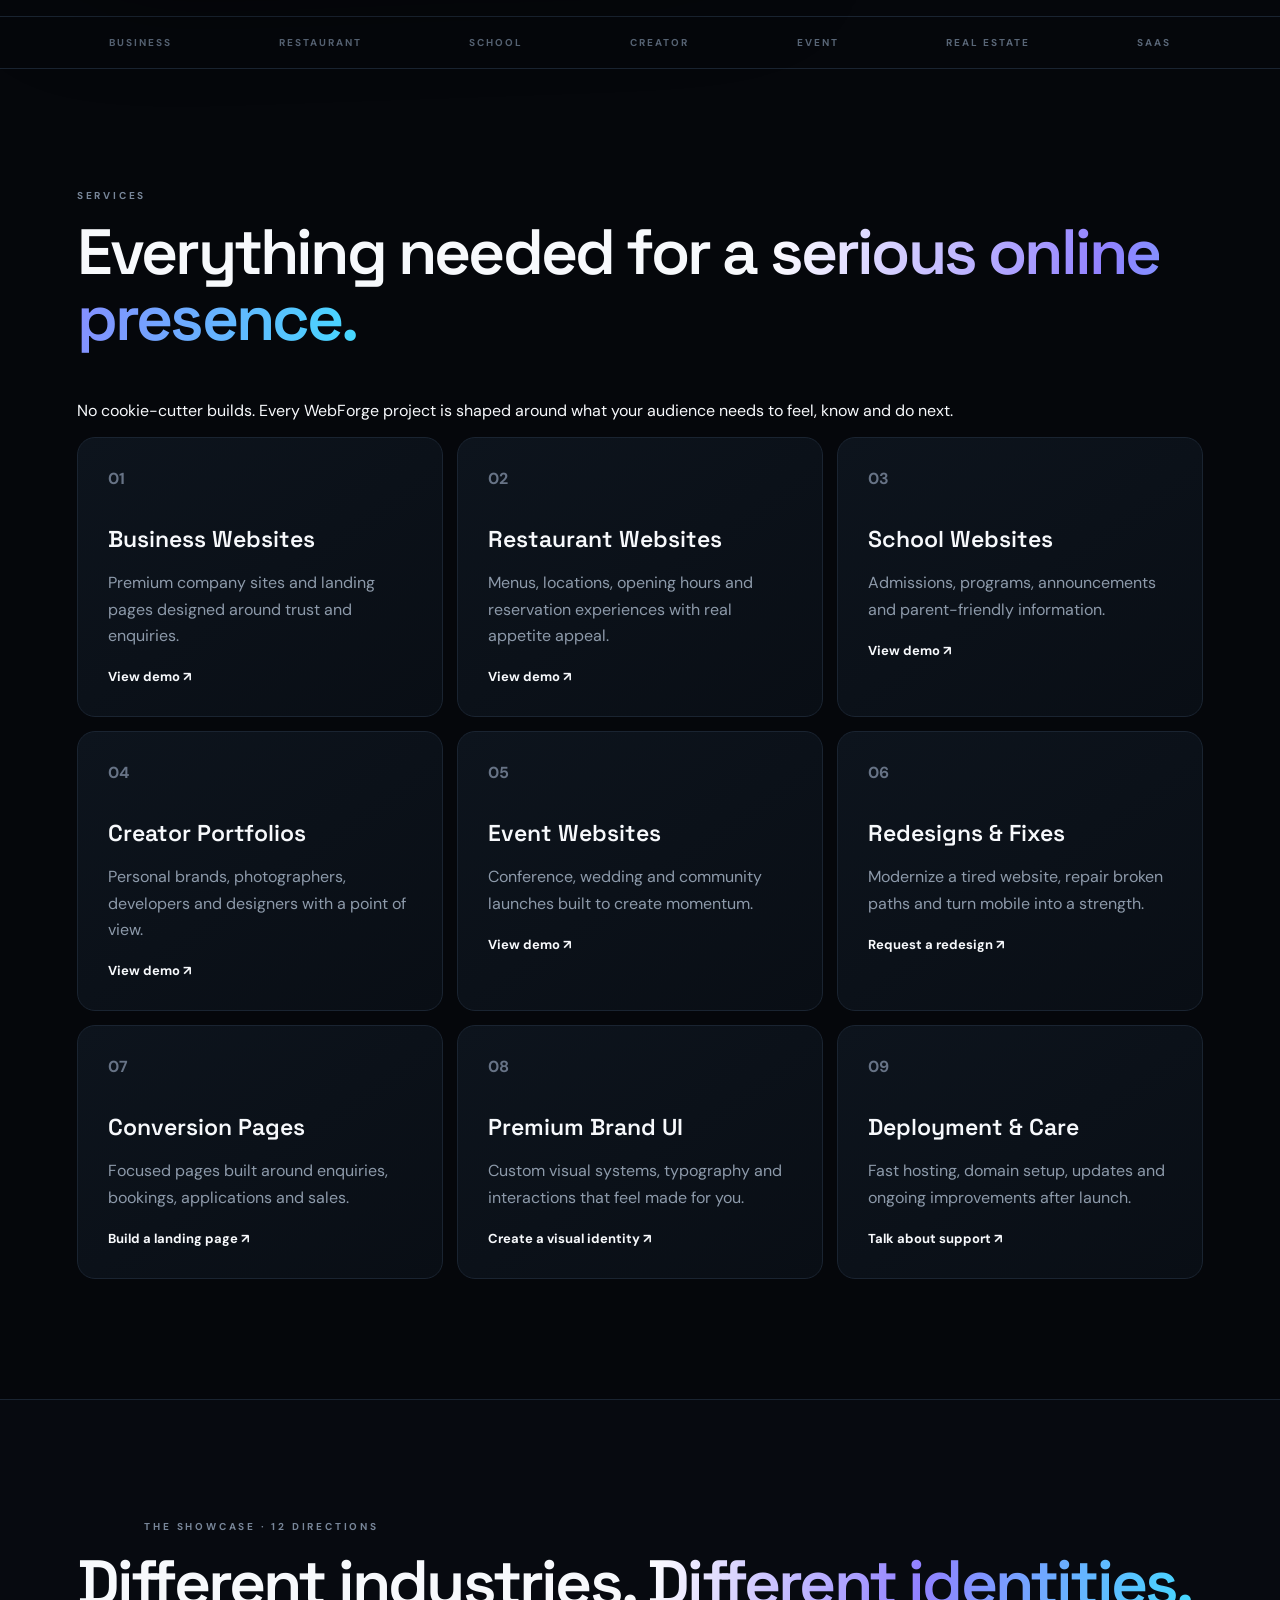
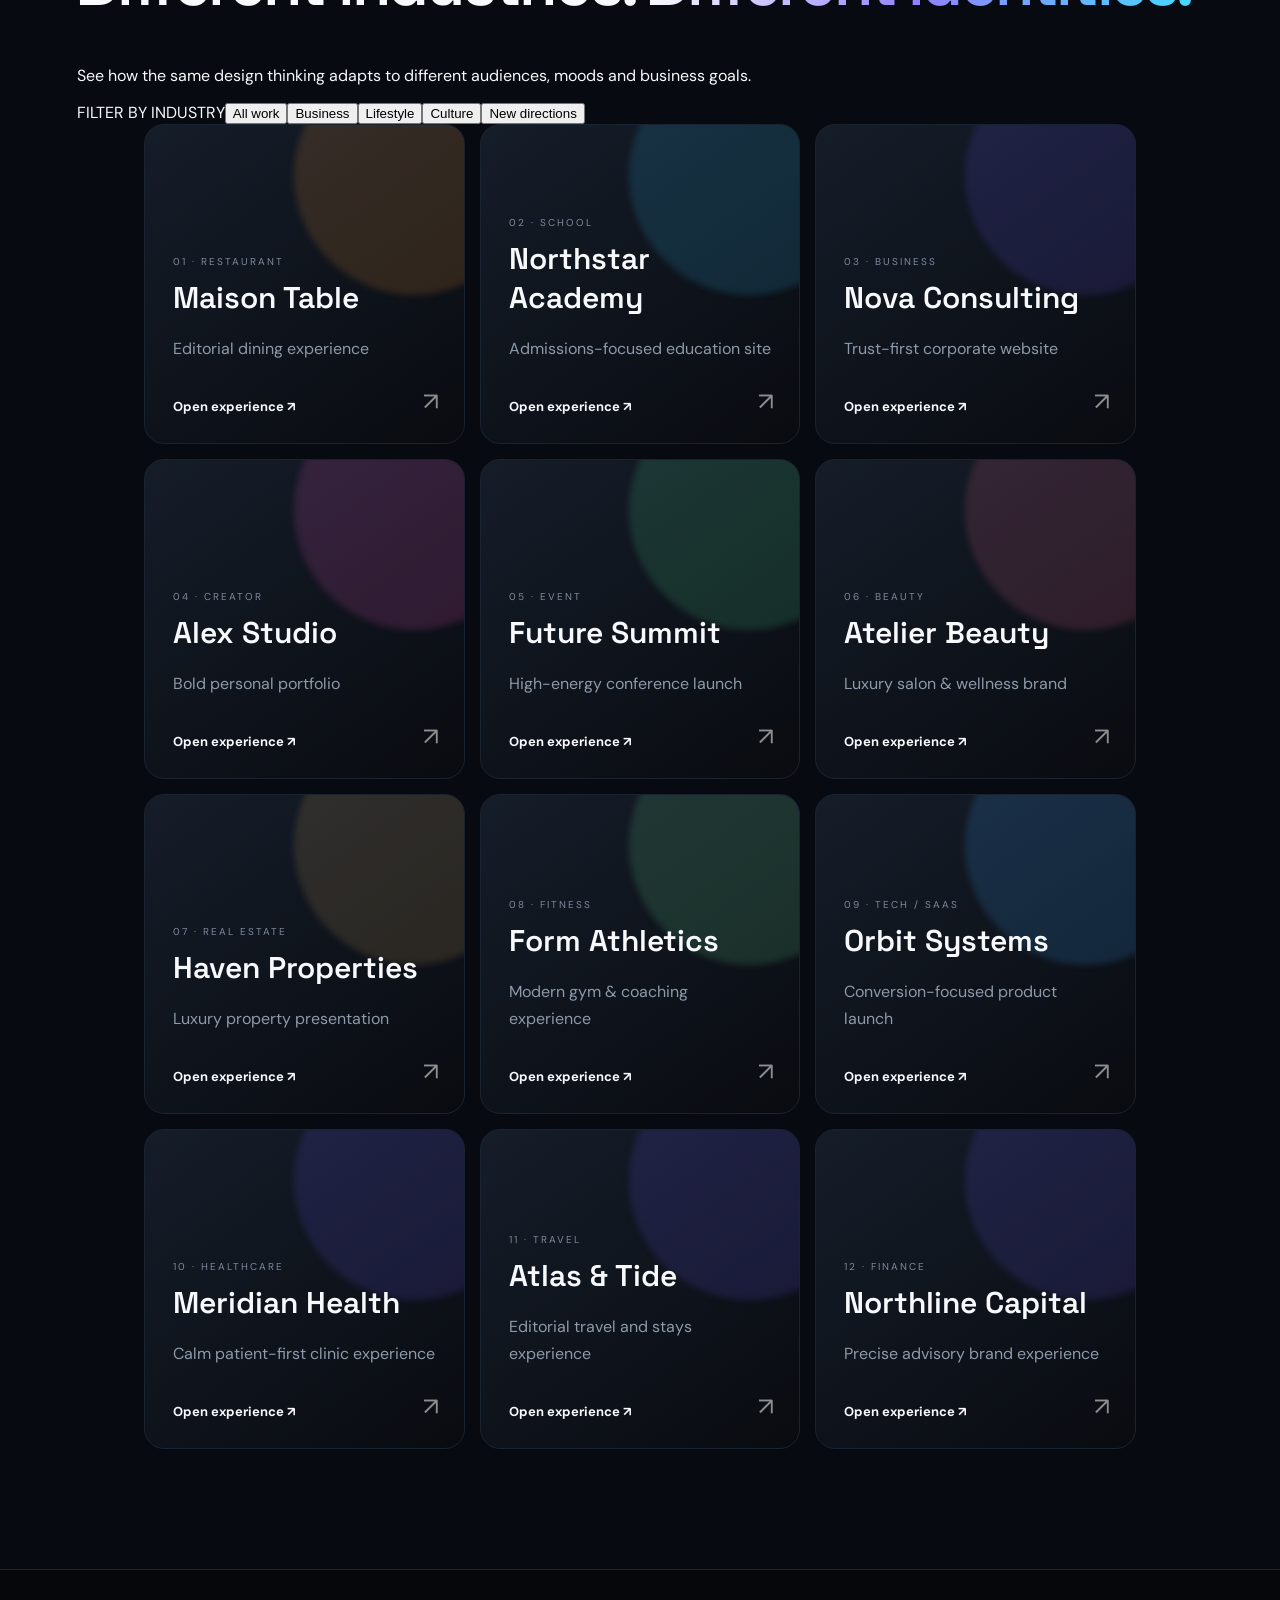
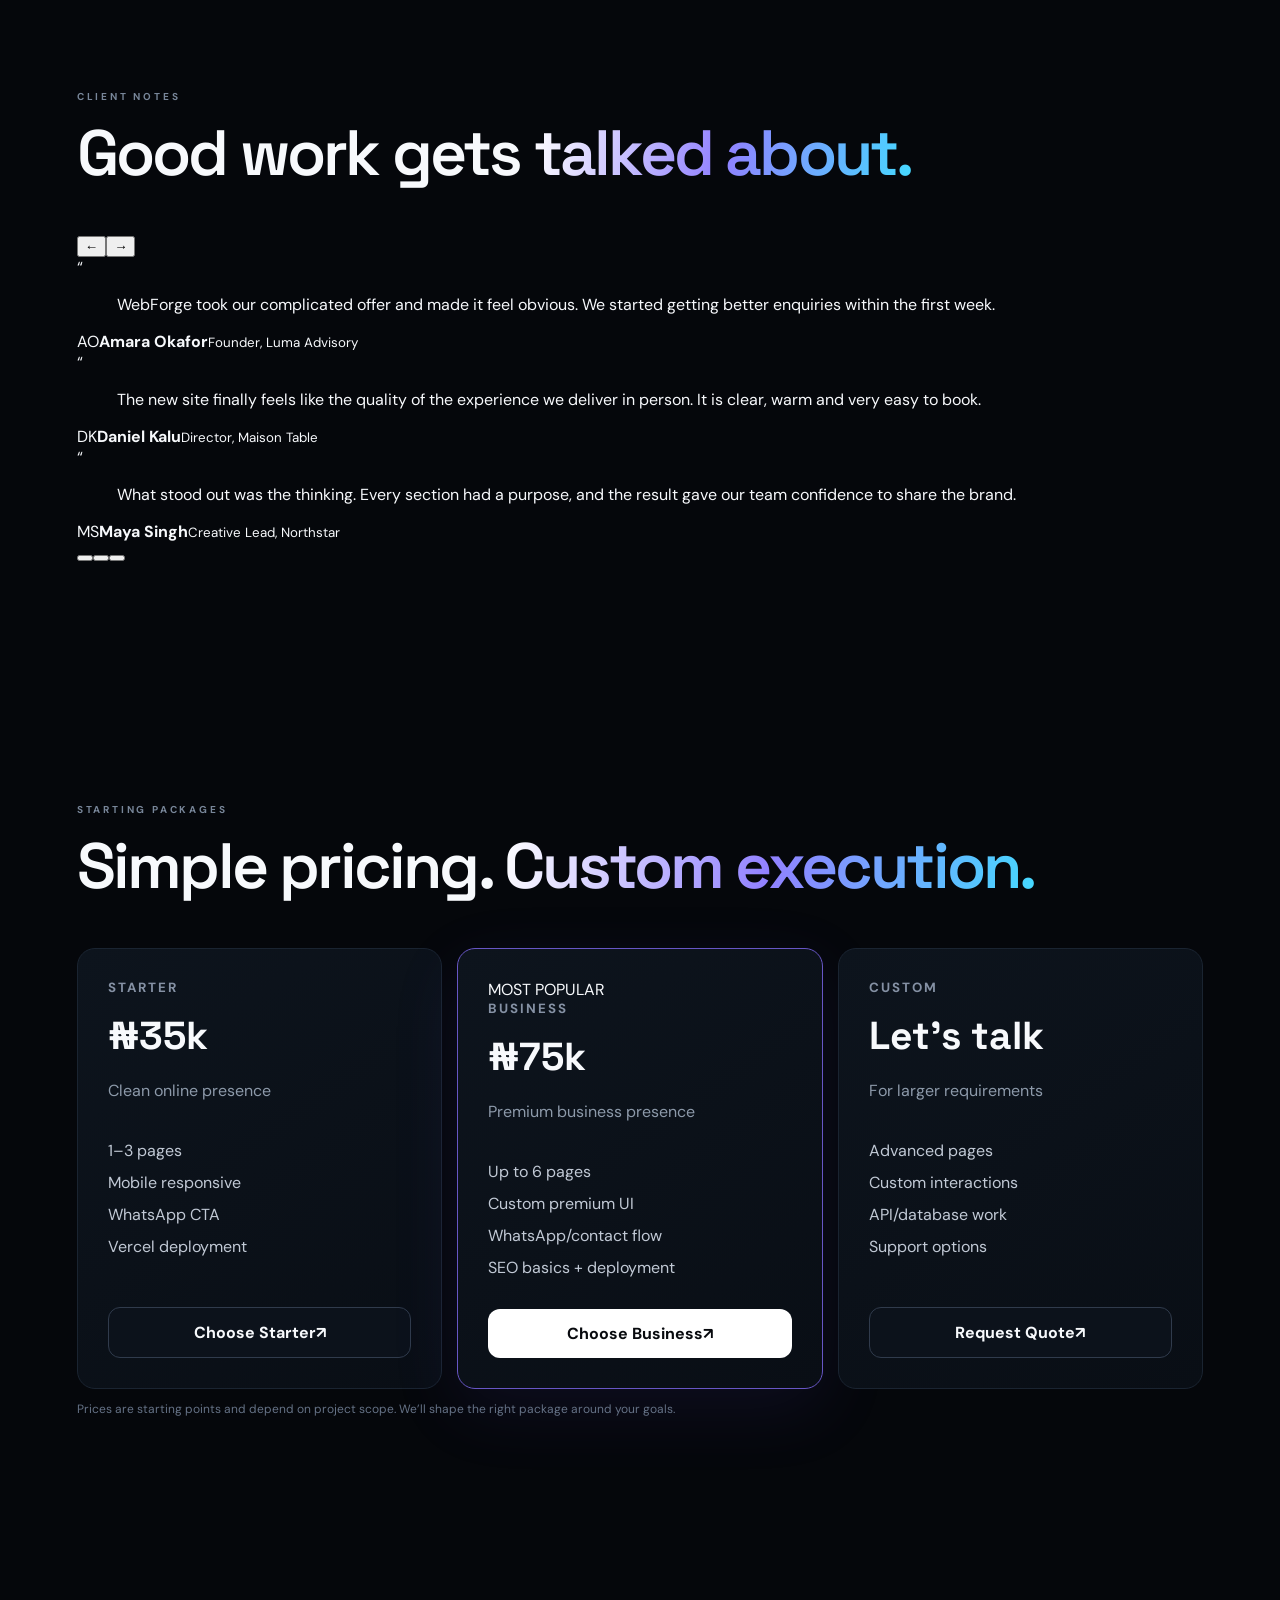
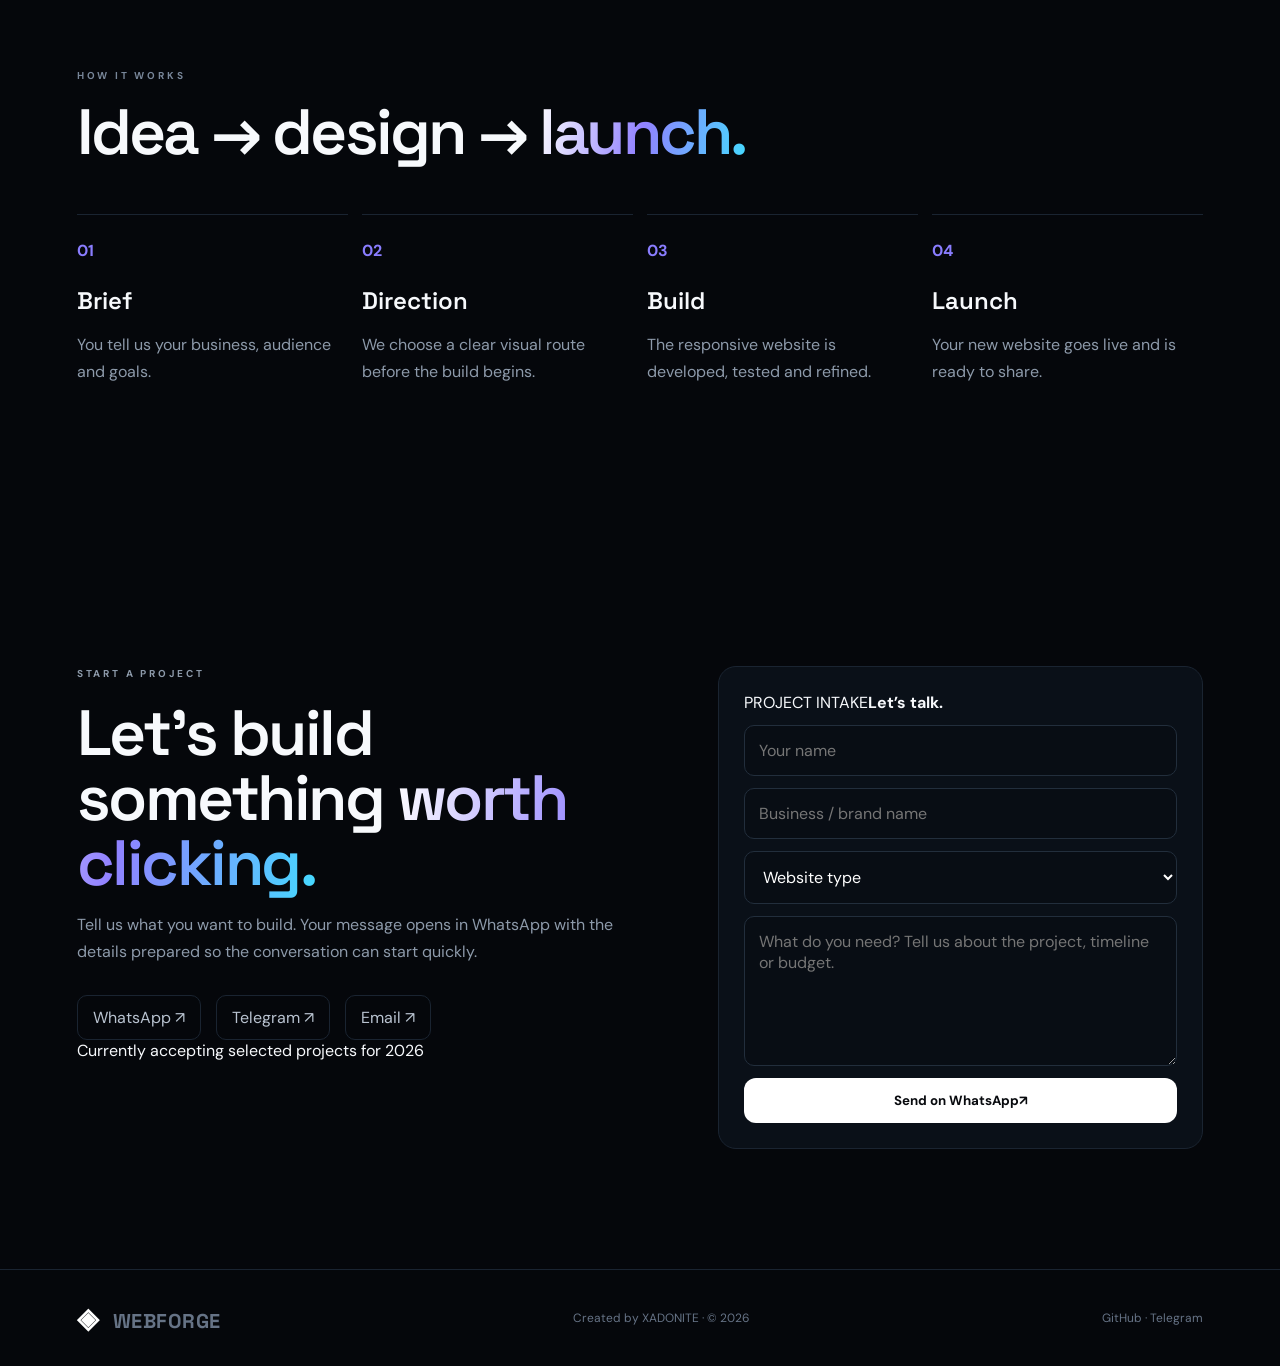
==== commit 68b37ceb: "Upload index.html" ====
--- a/index.html
+++ b/index.html
@@ -1,44 +1,23 @@
-<!doctype html><html lang="en"><head>
+<!doctype html>
+<html lang="en">
+<head>
 <meta charset="utf-8"><meta name="viewport" content="width=device-width,initial-scale=1">
 <meta name="description" content="WebForge by XADONITE — premium websites for businesses, restaurants, schools, creators and events.">
-<title>֎ WebForge — Premium Web Design Studio</title><link rel="stylesheet" href="style.css"></head>
+<meta name="theme-color" content="#07090d"><title>WebForge — Premium Web Design Studio</title>
+<link rel="preconnect" href="https://fonts.googleapis.com"><link rel="preconnect" href="https://fonts.gstatic.com" crossorigin>
+<link href="https://fonts.googleapis.com/css2?family=DM+Sans:wght@400;500;600;700&family=Space+Grotesk:wght@500;600;700&display=swap" rel="stylesheet">
+<link rel="stylesheet" href="style.css">
+</head>
 <body>
-<header class="nav"><a class="brand" href="/"><b>֎</b> WEBFORGE</a><button class="menu">☰</button><nav>
-<a href="#services">Services</a><a href="#demos">Demos</a><a href="#pricing">Pricing</a><a href="#process">Process</a><a href="#contact" class="pill">Start a Project</a></nav></header>
+<header class="nav"><a class="brand" href="/"><b>◈</b> WEBFORGE</a><button class="menu" aria-label="Toggle menu">☰</button><nav><a href="#services">Services</a><a href="#demos">Demos</a><a href="#pricing">Pricing</a><a href="#process">Process</a><a href="#contact" class="pill">Start a Project <span>↗</span></a></nav></header>
 <main>
-<section class="hero"><div class="orb"></div><div><p class="eyebrow">XADONITE WEB STUDIO · 2026</p><h1>Websites built to make your brand <span>look premium.</span></h1><p class="lead">Modern, responsive websites for businesses that want more credibility, more enquiries and a stronger online presence.</p><div class="actions"><a class="btn primary" href="#contact">Build My Website ↗</a><a class="btn" href="#demos">Explore Demos</a></div><div class="proof"><span><b>10+</b><small>Design directions</small></span><span><b>100%</b><small>Responsive</small></span><span><b>9</b><small>Industry demos</small></span><span><b>Fast</b><small>Vercel-ready</small></span></div></div>
-<div class="device"><div class="bar"><i></i><i></i><i></i><span>yourbrand.com</span></div><div class="screen"><small>YOUR BRAND · ONLINE</small><h2>Make your first<br>impression count.</h2><p>Beautiful design. Clear messaging. Easy contact.</p><button>Explore</button> <button>Contact</button></div></div></section>
-<section class="marquee"><span>BUSINESS</span><span>RESTAURANT</span><span>SCHOOL</span><span>CREATOR</span><span>EVENT</span><span>PORTFOLIO</span></section>
-<section id="services" class="section"><p class="eyebrow">SERVICES</p><h2>Everything needed for a <span>serious online presence.</span></h2><div class="grid3">
-<article><b>01</b><h3>Business Websites</h3><p>Premium company sites and landing pages designed around enquiries.</p><a href="/businessdesign">View demo →</a></article>
-<article><b>02</b><h3>Restaurant Websites</h3><p>Menus, locations, opening hours and WhatsApp ordering experiences.</p><a href="/restaurantdesign">View demo →</a></article>
-<article><b>03</b><h3>School Websites</h3><p>Admissions, programs, announcements and parent-friendly information.</p><a href="/schooldesign">View demo →</a></article>
-<article><b>04</b><h3>Creator Portfolios</h3><p>Personal brands, photographers, developers, designers and creators.</p><a href="/creatordesign">View demo →</a></article>
-<article><b>05</b><h3>Event Websites</h3><p>Conference, wedding, birthday and community event landing pages.</p><a href="/eventdesign">View demo →</a></article>
-<article><b>06</b><h3>Redesigns & Fixes</h3><p>Modernize old websites and improve mobile layouts.</p><a href="#contact">Request a redesign →</a></article><article><b>07</b><h3>Conversion Landing Pages</h3><p>Focused pages built around enquiries, bookings and sales.</p><a href="#contact">Build a landing page →</a></article><article><b>08</b><h3>Premium Brand UI</h3><p>Custom visual systems, typography and interactions that feel made for you.</p><a href="#contact">Create a visual identity →</a></article><article><b>09</b><h3>Deployment & Care</h3><p>Fast hosting, domain setup, updates and ongoing improvements.</p><a href="#contact">Talk about support →</a></article>
-</div></section>
-<section id="demos" class="section dark showcase">
-<p class="eyebrow">THE SHOWCASE · 09 DIRECTIONS</p>
-<h2>Different industries. <span>Different identities.</span></h2>
-<p class="showcaseIntro">Every demo is intentionally designed around its industry — not a recycled template with a new logo.</p>
-<div class="demoGrid">
-<a class="demo restaurant" href="/restaurantdesign"><small>01 · RESTAURANT</small><h3>Maison Table</h3><p>Editorial dining experience</p><strong>Open experience ↗</strong></a>
-<a class="demo school" href="/schooldesign"><small>02 · SCHOOL</small><h3>Northstar Academy</h3><p>Admissions-focused education site</p><strong>Open experience ↗</strong></a>
-<a class="demo business" href="/businessdesign"><small>03 · BUSINESS</small><h3>Nova Consulting</h3><p>Trust-first corporate website</p><strong>Open experience ↗</strong></a>
-<a class="demo creator" href="/creatordesign"><small>04 · CREATOR</small><h3>Alex Studio</h3><p>Bold personal portfolio</p><strong>Open experience ↗</strong></a>
-<a class="demo event" href="/eventdesign"><small>05 · EVENT</small><h3>Future Summit</h3><p>High-energy conference launch</p><strong>Open experience ↗</strong></a>
-<a class="demo beauty" href="/beautydesign"><small>06 · BEAUTY</small><h3>Atelier Beauty</h3><p>Luxury salon & wellness brand</p><strong>Open experience ↗</strong></a>
-<a class="demo realestate" href="/realestatedesign"><small>07 · REAL ESTATE</small><h3>Haven Properties</h3><p>Luxury property presentation</p><strong>Open experience ↗</strong></a>
-<a class="demo fitness" href="/fitnessdesign"><small>08 · FITNESS</small><h3>Form Athletics</h3><p>Modern gym & coaching experience</p><strong>Open experience ↗</strong></a>
-<a class="demo tech" href="/techdesign"><small>09 · TECH / SAAS</small><h3>Orbit Systems</h3><p>Conversion-focused product launch</p><strong>Open experience ↗</strong></a>
-</div></section>
-<section id="pricing" class="section"><p class="eyebrow">STARTING PACKAGES</p><h2>Simple pricing. <span>Custom execution.</span></h2><div class="prices">
-<article><small>STARTER</small><h3>₦35k</h3><p>Clean online presence</p><ul><li>1–3 pages</li><li>Mobile responsive</li><li>WhatsApp CTA</li><li>Vercel deployment</li></ul><a class="btn" href="#contact">Choose Starter</a></article>
-<article class="featured"><small>BUSINESS · POPULAR</small><h3>₦75k</h3><p>Premium business presence</p><ul><li>Up to 6 pages</li><li>Custom premium UI</li><li>WhatsApp/contact flow</li><li>SEO basics + deployment</li></ul><a class="btn primary" href="#contact">Choose Business</a></article>
-<article><small>CUSTOM</small><h3>Let's talk</h3><p>For larger requirements</p><ul><li>Advanced pages</li><li>Custom interactions</li><li>API/database work</li><li>Support options</li></ul><a class="btn" href="#contact">Request Quote</a></article>
-</div><p class="fine">Prices are starting points and depend on project scope.</p></section>
-<section id="process" class="section"><p class="eyebrow">HOW IT WORKS</p><h2>Idea → design → <span>launch.</span></h2><div class="steps"><div><b>01</b><h3>Brief</h3><p>You tell us your business, audience and goals.</p></div><div><b>02</b><h3>Design</h3><p>We shape layout, content and visual direction.</p></div><div><b>03</b><h3>Build</h3><p>The responsive website is developed and tested.</p></div><div><b>04</b><h3>Launch</h3><p>Your website goes live and is ready to share.</p></div></div></section>
-<section id="contact" class="contact"><div><p class="eyebrow">START A PROJECT</p><h2>Let's build something <span>worth clicking.</span></h2><p>Tell us what you want to build. Your message opens in WhatsApp with the details prepared.</p><div class="contactLinks"><a href="https://wa.me/2349123429926">WhatsApp ↗</a><a href="https://t.me/xadonite">Telegram ↗</a><a href="mailto:officialxadonai@gmail.com">Email ↗</a></div></div>
-<form id="form"><input id="name" required placeholder="Your name"><input id="brandName" required placeholder="Business / brand name"><select id="type" required><option value="">Website type</option><option>Business</option><option>Restaurant</option><option>School</option><option>Creator / Portfolio</option><option>Event</option><option>Beauty / Luxury</option><option>Real Estate</option><option>Fitness / Gym</option><option>Tech / SaaS</option><option>Custom</option></select><textarea id="details" required placeholder="What do you need?"></textarea><button class="btn primary">Send on WhatsApp ↗</button></form></section></main>
-<footer><a class="brand" href="/"><b>֎</b> WEBFORGE</a><span>Created by XADONITE · © 2026</span><span><a href="https://github.com/musteqeem">GitHub</a> · <a href="https://t.me/xadonite">Telegram</a></span></footer>
-<script src="script.js"></script></body></html>+<section class="hero"><div class="orb"></div><div class="heroCopy"><p class="eyebrow">XADONITE WEB STUDIO · 2026</p><h1>Websites built to make your brand <span>look premium.</span></h1><p class="lead">High-converting digital experiences for ambitious brands. Strategy, design and development in one sharp, thoughtful package.</p><div class="actions"><a class="btn primary" href="#contact">Build My Website <span>↗</span></a><a class="btn" href="#demos">Explore Demos <span>↓</span></a></div><div class="proof"><span><b>10+</b><small>Design directions</small></span><span><b>100%</b><small>Responsive</small></span><span><b>09</b><small>Industry demos</small></span><span><b>Fast</b><small>Vercel-ready</small></span></div></div><div class="device" aria-label="Website preview"><div class="bar"><i></i><i></i><i></i><span>yourbrand.com</span><b>● LIVE PREVIEW</b></div><div class="screen"><small>YOUR BRAND · ONLINE</small><div class="screenLine"></div><h2>Make your first<br><em>impression count.</em></h2><p>Beautiful design. Clear messaging. A smoother path to yes.</p><div><button>Explore</button><button>Contact</button></div><div class="screenFoot"><span>01 — Strategy</span><span>02 — Design</span><span>03 — Launch</span></div></div></div></section>
+<div class="marquee"><span>BUSINESS</span><span>RESTAURANT</span><span>SCHOOL</span><span>CREATOR</span><span>EVENT</span><span>REAL ESTATE</span><span>SAAS</span></div>
+<section id="services" class="section"><div class="sectionHead"><div><p class="eyebrow">SERVICES</p><h2>Everything needed for a <span>serious online presence.</span></h2></div><p class="sectionNote">No cookie-cutter builds. Every WebForge project is shaped around what your audience needs to feel, know and do next.</p></div><div class="grid3"><article><b>01</b><h3>Business Websites</h3><p>Premium company sites and landing pages designed around trust and enquiries.</p><a href="/demos/businessdesign.html">View demo <span>↗</span></a></article><article><b>02</b><h3>Restaurant Websites</h3><p>Menus, locations, opening hours and reservation experiences with real appetite appeal.</p><a href="/demos/restaurantdesign.html">View demo <span>↗</span></a></article><article><b>03</b><h3>School Websites</h3><p>Admissions, programs, announcements and parent-friendly information.</p><a href="/demos/schooldesign.html">View demo <span>↗</span></a></article><article><b>04</b><h3>Creator Portfolios</h3><p>Personal brands, photographers, developers and designers with a point of view.</p><a href="/demos/creatordesign.html">View demo <span>↗</span></a></article><article><b>05</b><h3>Event Websites</h3><p>Conference, wedding and community launches built to create momentum.</p><a href="/demos/eventdesign.html">View demo <span>↗</span></a></article><article><b>06</b><h3>Redesigns & Fixes</h3><p>Modernize a tired website, repair broken paths and turn mobile into a strength.</p><a href="#contact">Request a redesign <span>↗</span></a></article><article><b>07</b><h3>Conversion Pages</h3><p>Focused pages built around enquiries, bookings, applications and sales.</p><a href="#contact">Build a landing page <span>↗</span></a></article><article><b>08</b><h3>Premium Brand UI</h3><p>Custom visual systems, typography and interactions that feel made for you.</p><a href="#contact">Create a visual identity <span>↗</span></a></article><article><b>09</b><h3>Deployment & Care</h3><p>Fast hosting, domain setup, updates and ongoing improvements after launch.</p><a href="#contact">Talk about support <span>↗</span></a></article></div></section>
+<section id="demos" class="section dark showcase"><p class="eyebrow">THE SHOWCASE · 12 DIRECTIONS</p><div class="sectionHead"><h2>Different industries. <span>Different identities.</span></h2><p class="sectionNote">See how the same design thinking adapts to different audiences, moods and business goals.</p></div><div class="filterBar" role="group" aria-label="Filter portfolio demos"><span class="filterLabel">FILTER BY INDUSTRY</span><button class="filterBtn active" data-filter="all">All work</button><button class="filterBtn" data-filter="business">Business</button><button class="filterBtn" data-filter="lifestyle">Lifestyle</button><button class="filterBtn" data-filter="culture">Culture</button><button class="filterBtn" data-filter="new">New directions</button></div><div class="demoGrid"><a class="demo restaurant" data-category="lifestyle" href="/demos/restaurantdesign.html"><small>01 · RESTAURANT</small><h3>Maison Table</h3><p>Editorial dining experience</p><strong>Open experience ↗</strong></a><a class="demo school" data-category="culture" href="/demos/schooldesign.html"><small>02 · SCHOOL</small><h3>Northstar Academy</h3><p>Admissions-focused education site</p><strong>Open experience ↗</strong></a><a class="demo business" data-category="business" href="/demos/businessdesign.html"><small>03 · BUSINESS</small><h3>Nova Consulting</h3><p>Trust-first corporate website</p><strong>Open experience ↗</strong></a><a class="demo creator" data-category="lifestyle" href="/demos/creatordesign.html"><small>04 · CREATOR</small><h3>Alex Studio</h3><p>Bold personal portfolio</p><strong>Open experience ↗</strong></a><a class="demo event" data-category="culture" href="/demos/eventdesign.html"><small>05 · EVENT</small><h3>Future Summit</h3><p>High-energy conference launch</p><strong>Open experience ↗</strong></a><a class="demo beauty" data-category="lifestyle" href="/demos/beautydesign.html"><small>06 · BEAUTY</small><h3>Atelier Beauty</h3><p>Luxury salon & wellness brand</p><strong>Open experience ↗</strong></a><a class="demo realestate" data-category="business" href="/demos/realestatedesign.html"><small>07 · REAL ESTATE</small><h3>Haven Properties</h3><p>Luxury property presentation</p><strong>Open experience ↗</strong></a><a class="demo fitness" data-category="lifestyle" href="/demos/fitnessdesign.html"><small>08 · FITNESS</small><h3>Form Athletics</h3><p>Modern gym & coaching experience</p><strong>Open experience ↗</strong></a><a class="demo tech" data-category="business" href="/demos/techdesign.html"><small>09 · TECH / SAAS</small><h3>Orbit Systems</h3><p>Conversion-focused product launch</p><strong>Open experience ↗</strong></a><a class="demo healthcare" data-category="new" href="/demos/healthcaredesign.html"><small>10 · HEALTHCARE</small><h3>Meridian Health</h3><p>Calm patient-first clinic experience</p><strong>Open experience ↗</strong></a><a class="demo travel" data-category="new" href="/demos/travel.html"><small>11 · TRAVEL</small><h3>Atlas & Tide</h3><p>Editorial travel and stays experience</p><strong>Open experience ↗</strong></a><a class="demo finance" data-category="new" href="/demos/financedesign.html"><small>12 · FINANCE</small><h3>Northline Capital</h3><p>Precise advisory brand experience</p><strong>Open experience ↗</strong></a></div></section>
+<section class="section testimonials" aria-labelledby="testimonial-title"><div class="sectionHead"><div><p class="eyebrow">CLIENT NOTES</p><h2 id="testimonial-title">Good work gets <span>talked about.</span></h2></div><div class="sliderControls"><button class="sliderBtn" id="testimonialPrev" aria-label="Previous testimonial">←</button><button class="sliderBtn" id="testimonialNext" aria-label="Next testimonial">→</button></div></div><div class="testimonialViewport"><div class="testimonialTrack" id="testimonialTrack"><article class="testimonial"><div class="quoteMark">“</div><blockquote>WebForge took our complicated offer and made it feel obvious. We started getting better enquiries within the first week.</blockquote><div class="person"><span class="avatar">AO</span><span><b>Amara Okafor</b><small>Founder, Luma Advisory</small></span></div></article><article class="testimonial"><div class="quoteMark">“</div><blockquote>The new site finally feels like the quality of the experience we deliver in person. It is clear, warm and very easy to book.</blockquote><div class="person"><span class="avatar">DK</span><span><b>Daniel Kalu</b><small>Director, Maison Table</small></span></div></article><article class="testimonial"><div class="quoteMark">“</div><blockquote>What stood out was the thinking. Every section had a purpose, and the result gave our team confidence to share the brand.</blockquote><div class="person"><span class="avatar">MS</span><span><b>Maya Singh</b><small>Creative Lead, Northstar</small></span></div></article></div></div><div class="sliderDots" id="sliderDots" aria-label="Testimonial slides"><button class="dot active" aria-label="Show testimonial 1"></button><button class="dot" aria-label="Show testimonial 2"></button><button class="dot" aria-label="Show testimonial 3"></button></div></section>
+<section id="pricing" class="section"><p class="eyebrow">STARTING PACKAGES</p><h2>Simple pricing. <span>Custom execution.</span></h2><div class="prices"><article><small>STARTER</small><h3>₦35k</h3><p>Clean online presence</p><ul><li>1–3 pages</li><li>Mobile responsive</li><li>WhatsApp CTA</li><li>Vercel deployment</li></ul><a class="btn" href="#contact">Choose Starter <span>↗</span></a></article><article class="featured"><div class="badge">MOST POPULAR</div><small>BUSINESS</small><h3>₦75k</h3><p>Premium business presence</p><ul><li>Up to 6 pages</li><li>Custom premium UI</li><li>WhatsApp/contact flow</li><li>SEO basics + deployment</li></ul><a class="btn primary" href="#contact">Choose Business <span>↗</span></a></article><article><small>CUSTOM</small><h3>Let's talk</h3><p>For larger requirements</p><ul><li>Advanced pages</li><li>Custom interactions</li><li>API/database work</li><li>Support options</li></ul><a class="btn" href="#contact">Request Quote <span>↗</span></a></article></div><p class="fine">Prices are starting points and depend on project scope. We’ll shape the right package around your goals.</p></section>
+<section id="process" class="section process"><p class="eyebrow">HOW IT WORKS</p><h2>Idea → design → <span>launch.</span></h2><div class="steps"><div><b>01</b><h3>Brief</h3><p>You tell us your business, audience and goals.</p></div><div><b>02</b><h3>Direction</h3><p>We choose a clear visual route before the build begins.</p></div><div><b>03</b><h3>Build</h3><p>The responsive website is developed, tested and refined.</p></div><div><b>04</b><h3>Launch</h3><p>Your new website goes live and is ready to share.</p></div></div></section>
+<section id="contact" class="contact"><div><p class="eyebrow">START A PROJECT</p><h2>Let's build something <span>worth clicking.</span></h2><p>Tell us what you want to build. Your message opens in WhatsApp with the details prepared so the conversation can start quickly.</p><div class="contactLinks"><a href="https://wa.me/2349123429926">WhatsApp ↗</a><a href="https://t.me/xadonite">Telegram ↗</a><a href="mailto:officialxadonai@gmail.com">Email ↗</a></div><div class="availability"><i></i><span>Currently accepting selected projects for 2026</span></div></div><form id="form"><div class="formTitle"><span>PROJECT INTAKE</span><b>Let’s talk.</b></div><input id="name" required placeholder="Your name"><input id="brandName" required placeholder="Business / brand name"><select id="type" required><option value="">Website type</option><option>Business</option><option>Restaurant</option><option>School</option><option>Creator / Portfolio</option><option>Event</option><option>Beauty / Luxury</option><option>Real Estate</option><option>Fitness / Gym</option><option>Tech / SaaS</option><option>Custom</option></select><textarea id="details" required placeholder="What do you need? Tell us about the project, timeline or budget."></textarea><button class="btn primary">Send on WhatsApp <span>↗</span></button></form></section>
+</main><footer><a class="brand" href="/"><b>◈</b> WEBFORGE</a><span>Created by XADONITE · © 2026</span><span><a href="https://github.com/musteqeem">GitHub</a> · <a href="https://t.me/xadonite">Telegram</a></span></footer><script src="script.js"></script>
+</body></html>
--- a/style.css
+++ b/style.css
@@ -1,2 +1,15 @@
+
 @import url('https://fonts.googleapis.com/css2?family=DM+Sans:wght@400;500;600;700&family=Space+Grotesk:wght@500;600;700&display=swap');
-:root{--bg:#07090d;--panel:#0c1118;--line:#1c2531;--text:#f7f9fc;--muted:#96a1b2;--a:#806cff}*{box-sizing:border-box}html{scroll-behavior:smooth}body{margin:0;background:var(--bg);color:var(--text);font-family:"DM Sans",sans-serif}a{color:inherit;text-decoration:none}.nav{height:76px;position:sticky;top:0;z-index:30;background:#07090dcc;backdrop-filter:blur(18px);border-bottom:1px solid var(--line);display:flex;align-items:center;justify-content:space-between;padding:0 6%}.brand{font:700 20px "Space Grotesk"}.brand b{font-size:27px;margin-right:8px}.nav nav{display:flex;gap:25px;align-items:center;color:#bbc3cf;font-size:14px}.pill{border:1px solid #354052;padding:10px 16px;border-radius:99px}.menu{display:none;background:none;color:#fff;border:0;font-size:24px}.hero{max-width:1300px;margin:auto;min-height:700px;padding:100px 6%;display:grid;grid-template-columns:1.05fr .95fr;gap:65px;align-items:center;position:relative}.orb{position:absolute;width:550px;height:550px;left:-150px;top:-100px;background:radial-gradient(circle,#6b53ff28,transparent 65%)}.eyebrow{font-size:10px;letter-spacing:2.5px;color:#7f8b9d;font-weight:700;margin:0 0 17px}.hero h1{font:700 clamp(47px,6vw,78px)/1.02 "Space Grotesk";letter-spacing:-3.5px;margin:0 0 25px}.hero h1 span,h2 span{background:linear-gradient(100deg,#fff,#9181ff,#46d9ff);background-clip:text;-webkit-background-clip:text;color:transparent}.lead{font-size:18px;color:var(--muted);max-width:650px}.actions{display:flex;gap:12px;margin:32px 0;flex-wrap:wrap}.btn{display:inline-flex;justify-content:center;align-items:center;padding:13px 19px;border:1px solid #303b4c;border-radius:11px;background:#0d121a;font-weight:700;cursor:pointer;font-family:inherit}.primary{background:#fff;color:#080a0e;border:0}.proof{display:flex;gap:34px}.proof span{display:grid}.proof b{font:700 20px "Space Grotesk"}.proof small{color:#697587}.device{border:1px solid #293342;border-radius:22px;overflow:hidden;box-shadow:0 35px 100px #0009;transform:rotate(-2deg)}.bar{height:45px;border-bottom:1px solid #222c38;display:flex;align-items:center;gap:6px;padding:0 15px;color:#586579;font-size:10px}.bar i{width:8px;height:8px;background:#313b49;border-radius:50%}.bar span{margin:auto}.screen{min-height:410px;padding:55px 43px;background:radial-gradient(circle at 80% 15%,#6d58ff28,transparent 35%),linear-gradient(145deg,#121a25,#080b10)}.screen small{letter-spacing:2px;color:#8c98aa}.screen h2{font:700 45px/1.05 "Space Grotesk";margin:20px 0}.screen p{color:#8e99aa}.screen button{border:0;padding:10px 14px;border-radius:8px;margin-right:6px;background:#fff;font-weight:700}.screen button+button{background:#1a2330;color:#fff}.marquee{border-block:1px solid var(--line);display:flex;justify-content:space-around;padding:19px 5%;color:#596677;font-size:10px;letter-spacing:2px;font-weight:700}.section{max-width:1300px;margin:auto;padding:120px 6%}.section h2{font:600 clamp(38px,5vw,61px)/1.05 "Space Grotesk";letter-spacing:-2.5px;margin:0 0 50px}.grid3{display:grid;grid-template-columns:repeat(3,1fr);gap:14px}.grid3 article,.prices article{background:var(--panel);border:1px solid var(--line);border-radius:17px;padding:29px}.grid3 article:hover{border-color:#354153;transform:translateY(-3px);transition:.2s}.grid3 b{color:#677386}.grid3 h3{font:600 23px "Space Grotesk";margin:35px 0 9px}.grid3 p,.demo p,.prices p,.steps p,.contact>div>p{color:var(--muted)}.grid3 a,.demo strong{font-size:13px;font-weight:700}.dark{max-width:none;background:#090c12;border-block:1px solid var(--line)}.dark>h2,.dark>.eyebrow{max-width:1300px;margin-left:auto;margin-right:auto;padding-left:6%;padding-right:6%}.demoGrid{max-width:1300px;margin:auto;padding:0 6%;display:grid;grid-template-columns:repeat(3,1fr);gap:15px}.demo{min-height:300px;border:1px solid var(--line);border-radius:19px;padding:27px;display:flex;flex-direction:column;justify-content:flex-end;overflow:hidden;position:relative;background:linear-gradient(145deg,#151d29,#090b10)}.demo:before{content:"";position:absolute;width:220px;height:220px;border-radius:50%;right:-65px;top:-65px;background:#725dff25}.demo.restaurant:before{background:#ff9f3825}.demo.school:before{background:#32c2ff24}.demo.creator:before{background:#ff5ccf25}.demo.event:before{background:#54e59b24}.demo.beauty:before{background:#ff6f9e24}.demo>*{position:relative}.demo small{letter-spacing:2px;color:#7e8a9c;font-size:10px}.demo h3{font:600 30px "Space Grotesk";margin:10px 0 3px}.demo strong{margin-top:20px}.prices{display:grid;grid-template-columns:repeat(3,1fr);gap:15px}.prices article{display:flex;flex-direction:column}.prices article.featured{border-color:#6756c5;box-shadow:0 20px 70px #5c46c51c}.prices small{letter-spacing:2px;color:#8591a4;font-weight:700}.prices h3{font:700 39px "Space Grotesk";margin:15px 0 2px}.prices ul{list-style:none;padding:15px 0 25px;display:grid;gap:10px;flex:1;color:#c7ced8}.prices li:before{content:"✓";color:#8d7fff;margin-right:10px}.fine{text-align:center;color:#667284;font-size:11px}.steps{display:grid;grid-template-columns:repeat(4,1fr);border:1px solid var(--line);border-radius:18px;overflow:hidden}.steps div{padding:28px;background:#090c11;border-right:1px solid var(--line)}.steps div:last-child{border:0}.steps b{color:#887aff}.steps h3{font:600 22px "Space Grotesk";margin:35px 0 5px}.contact{max-width:1200px;margin:20px auto 110px;padding:75px 6%;border:1px solid var(--line);border-radius:25px;background:radial-gradient(circle at 15% 15%,#7058ff19,transparent 35%),#0a0e14;display:grid;grid-template-columns:1fr 1fr;gap:75px}.contact h2{font:600 clamp(38px,5vw,58px)/1.05 "Space Grotesk";letter-spacing:-2px}.contactLinks{display:flex;gap:15px;flex-wrap:wrap;margin-top:30px}.contactLinks a{border-bottom:1px solid #455164;padding-bottom:3px;font-size:13px}.contact form{display:grid;gap:11px}.contact input,.contact select,.contact textarea{width:100%;padding:14px;background:#080b10;border:1px solid #26303d;border-radius:9px;color:#fff;font:inherit}.contact textarea{min-height:140px;resize:vertical}footer{border-top:1px solid var(--line);padding:32px 6%;display:flex;justify-content:space-between;align-items:center;color:#657184;font-size:11px}footer .brand{color:#fff}@media(max-width:850px){.nav nav{display:none}.menu{display:block}.nav.open nav{display:flex;position:absolute;top:76px;left:0;right:0;background:#080b10;padding:20px 6%;flex-direction:column;align-items:stretch}.hero{grid-template-columns:1fr;padding-top:65px}.device{display:none}.grid3,.demoGrid,.prices{grid-template-columns:1fr}.steps{grid-template-columns:1fr 1fr}.contact{grid-template-columns:1fr;margin-inline:4%;padding:50px 5%}.marquee{overflow:hidden;white-space:nowrap}.proof{flex-wrap:wrap}}@media(max-width:520px){.hero h1{font-size:44px}.section{padding:85px 5%}.hero{padding-inline:5%}.steps{grid-template-columns:1fr}.steps div{border-right:0;border-bottom:1px solid var(--line)}footer{flex-direction:column;gap:12px;text-align:center}}+:root{--bg:#05070b;--panel:#0a1018;--line:#1a2431;--text:#f7f9fc;--muted:#8d9aaa;--a:#7d6cff}
+*{box-sizing:border-box}html{scroll-behavior:smooth}body{margin:0;background:var(--bg);color:var(--text);font-family:"DM Sans",sans-serif}
+body:before{content:"";position:fixed;inset:0;pointer-events:none;background:linear-gradient(rgba(255,255,255,.018) 1px,transparent 1px),linear-gradient(90deg,rgba(255,255,255,.018) 1px,transparent 1px);background-size:80px 80px;mask-image:linear-gradient(to bottom,#000,transparent 75%);opacity:.5}
+a{color:inherit;text-decoration:none}.nav{height:78px;position:sticky;top:0;z-index:50;background:#05070bd9;backdrop-filter:blur(20px);border-bottom:1px solid var(--line);display:flex;align-items:center;justify-content:space-between;padding:0 6%}.brand{font:700 20px "Space Grotesk";letter-spacing:.5px}.brand b{font-size:28px;margin-right:8px}.nav nav{display:flex;gap:25px;align-items:center;color:#b6c0ce;font-size:14px}.nav nav a{transition:.2s}.nav nav a:hover{color:#fff}.pill{border:1px solid #354052;padding:11px 17px;border-radius:99px}.menu{display:none;background:none;color:#fff;border:0;font-size:24px}
+.hero{max-width:1400px;margin:auto;min-height:730px;padding:105px 6%;display:grid;grid-template-columns:1.05fr .95fr;gap:65px;align-items:center;position:relative}.orb{position:absolute;width:650px;height:650px;left:-190px;top:-150px;background:radial-gradient(circle,#735cff26,transparent 64%);filter:blur(5px)}
+.hero>div:first-of-type{position:relative;z-index:2}.eyebrow{font-size:10px;letter-spacing:2.8px;color:#788699;font-weight:700;margin:0 0 18px}.hero h1{font:700 clamp(48px,6.2vw,86px)/.98 "Space Grotesk";letter-spacing:-4px;margin:0 0 25px;max-width:900px}.hero h1 span,h2 span{background:linear-gradient(100deg,#fff,#9181ff,#45d9ff);background-clip:text;-webkit-background-clip:text;color:transparent}.lead{font-size:18px;line-height:1.75;color:var(--muted);max-width:650px}.actions{display:flex;gap:12px;margin:32px 0;flex-wrap:wrap}.btn{display:inline-flex;justify-content:center;align-items:center;padding:14px 20px;border:1px solid #303b4c;border-radius:12px;background:#0c121b;font-weight:700;cursor:pointer;font-family:inherit;transition:.2s}.btn:hover{transform:translateY(-2px);border-color:#59687c}.primary{background:#fff;color:#080a0e;border:0}.proof{display:flex;gap:28px;flex-wrap:wrap}.proof span{display:grid;gap:2px}.proof b{font:700 21px "Space Grotesk"}.proof small{color:#687688}
+.device{border:1px solid #2a3544;border-radius:25px;overflow:hidden;box-shadow:0 45px 120px #000b;transform:rotate(-2deg);background:#0a0e14}.bar{height:47px;border-bottom:1px solid #222c38;display:flex;align-items:center;gap:6px;padding:0 15px;color:#586579;font-size:10px}.bar i{width:8px;height:8px;background:#313b49;border-radius:50%}.bar span{margin:auto}.screen{min-height:440px;padding:58px 43px;background:radial-gradient(circle at 80% 15%,#6d58ff35,transparent 35%),linear-gradient(145deg,#121a25,#080b10)}.screen small{letter-spacing:2px;color:#8c98aa}.screen h2{font:700 46px/1.05 "Space Grotesk";margin:20px 0}.screen p{color:#8e99aa;line-height:1.7}.screen button{border:0;padding:10px 14px;border-radius:8px;margin-right:6px;background:#fff;font-weight:700}.screen button+button{background:#1a2330;color:#fff}
+.marquee{border-block:1px solid var(--line);display:flex;justify-content:space-around;gap:18px;flex-wrap:wrap;padding:19px 5%;color:#596677;font-size:10px;letter-spacing:2px;font-weight:700}.section{max-width:1400px;margin:auto;padding:120px 6%}.section h2{font:600 clamp(38px,5vw,64px)/1.03 "Space Grotesk";letter-spacing:-2.8px;margin:0 0 48px}.grid3{display:grid;grid-template-columns:repeat(3,1fr);gap:14px}.grid3 article,.prices article{background:linear-gradient(145deg,#0d141d,#090e15);border:1px solid var(--line);border-radius:18px;padding:30px}.grid3 article{transition:.25s}.grid3 article:hover{border-color:#3a4657;transform:translateY(-5px);box-shadow:0 25px 60px #0007}.grid3 b{color:#677386}.grid3 h3{font:600 23px "Space Grotesk";margin:35px 0 9px}.grid3 p,.demo p,.prices p,.steps p,.contact>div>p{color:var(--muted);line-height:1.65}.grid3 a,.demo strong{font-size:13px;font-weight:700}
+.dark{max-width:none;background:#070a10;border-block:1px solid var(--line)}.dark>h2,.dark>.eyebrow,.showcaseIntro{max-width:1400px;margin-left:auto;margin-right:auto;padding-left:6%;padding-right:6%}.showcaseIntro{color:#778598;margin-top:-30px;margin-bottom:38px}.demoGrid{max-width:1400px;margin:auto;padding:0 6%;display:grid;grid-template-columns:repeat(3,1fr);gap:15px}.demo{min-height:320px;border:1px solid var(--line);border-radius:20px;padding:28px;display:flex;flex-direction:column;justify-content:flex-end;overflow:hidden;position:relative;background:linear-gradient(145deg,#151d29,#090b10);transition:.25s}.demo:hover{transform:translateY(-6px);border-color:#445064;box-shadow:0 28px 70px #0008}.demo:before{content:"";position:absolute;width:240px;height:240px;border-radius:50%;right:-70px;top:-70px;background:#725dff25;filter:blur(3px)}.demo:after{content:"↗";position:absolute;right:25px;bottom:25px;font-size:25px;color:#fff8}.demo.restaurant:before{background:#ff9f3825}.demo.school:before{background:#32c2ff24}.demo.creator:before{background:#ff5ccf25}.demo.event:before{background:#54e59b24}.demo.beauty:before{background:#ff6f9e24}.demo.realestate:before{background:#d8ad6425}.demo.fitness:before{background:#72ef9b24}.demo.tech:before{background:#42a5ff28}.demo>*{position:relative}.demo small{letter-spacing:2px;color:#7e8a9c;font-size:10px}.demo h3{font:600 30px "Space Grotesk";margin:10px 0 3px}.demo strong{margin-top:20px}
+.prices{display:grid;grid-template-columns:repeat(3,1fr);gap:15px}.prices article{display:flex;flex-direction:column}.prices article.featured{border-color:#6756c5;box-shadow:0 20px 70px #5c46c51c}.prices small{letter-spacing:2px;color:#8591a4;font-weight:700}.prices h3{font:700 39px "Space Grotesk";margin:15px 0 2px}.prices ul{list-style:none;padding:15px 0 25px;margin:0;line-height:2;color:#c1c9d5}.prices .btn{margin-top:auto}.fine{color:#657286;font-size:12px}.steps{display:grid;grid-template-columns:repeat(4,1fr);gap:14px}.steps>div{padding:25px 0;border-top:1px solid var(--line)}.steps b{color:#8a7dff}.steps h3{font:600 24px "Space Grotesk";margin-bottom:8px}
+.contact{max-width:1400px;margin:auto;padding:120px 6%;display:grid;grid-template-columns:1fr .85fr;gap:70px}.contact h2{font:600 clamp(40px,5vw,65px)/1.02 "Space Grotesk";letter-spacing:-2.5px;margin:0}.contactLinks{display:flex;gap:15px;flex-wrap:wrap;margin-top:30px}.contactLinks a{padding:11px 15px;border:1px solid var(--line);border-radius:10px;color:#b9c3d0}.contact form{display:grid;gap:12px;background:#0a1018;border:1px solid var(--line);padding:25px;border-radius:18px}input,select,textarea{width:100%;background:#080d14;border:1px solid #222e3c;color:#fff;border-radius:10px;padding:14px;font:inherit;outline:none}input:focus,select:focus,textarea:focus{border-color:#6256ba}textarea{min-height:150px;resize:vertical}form .btn{width:100%}footer{border-top:1px solid var(--line);padding:30px 6%;display:flex;justify-content:space-between;gap:20px;align-items:center;color:#667386;font-size:12px}.brand b{color:#fff}
+@media(max-width:900px){.hero{grid-template-columns:1fr;padding-top:75px}.device{max-width:700px;width:100%;margin:auto}.grid3,.demoGrid,.prices{grid-template-columns:repeat(2,1fr)}.steps{grid-template-columns:repeat(2,1fr)}.contact{grid-template-columns:1fr}}
+@media(max-width:700px){.nav{height:68px}.nav nav{display:none}.nav.open nav{display:flex;position:absolute;top:68px;left:0;right:0;background:#07090df5;padding:20px 6%;flex-direction:column;align-items:stretch;border-bottom:1px solid var(--line)}.menu{display:block}.hero{min-height:auto;padding:75px 6%}.hero h1{letter-spacing:-2.5px}.screen{padding:45px 28px}.grid3,.demoGrid,.prices,.steps{grid-template-columns:1fr}.section{padding:85px 6%}.contact{padding:85px 6%;gap:40px}footer{flex-direction:column;align-items:flex-start}}
